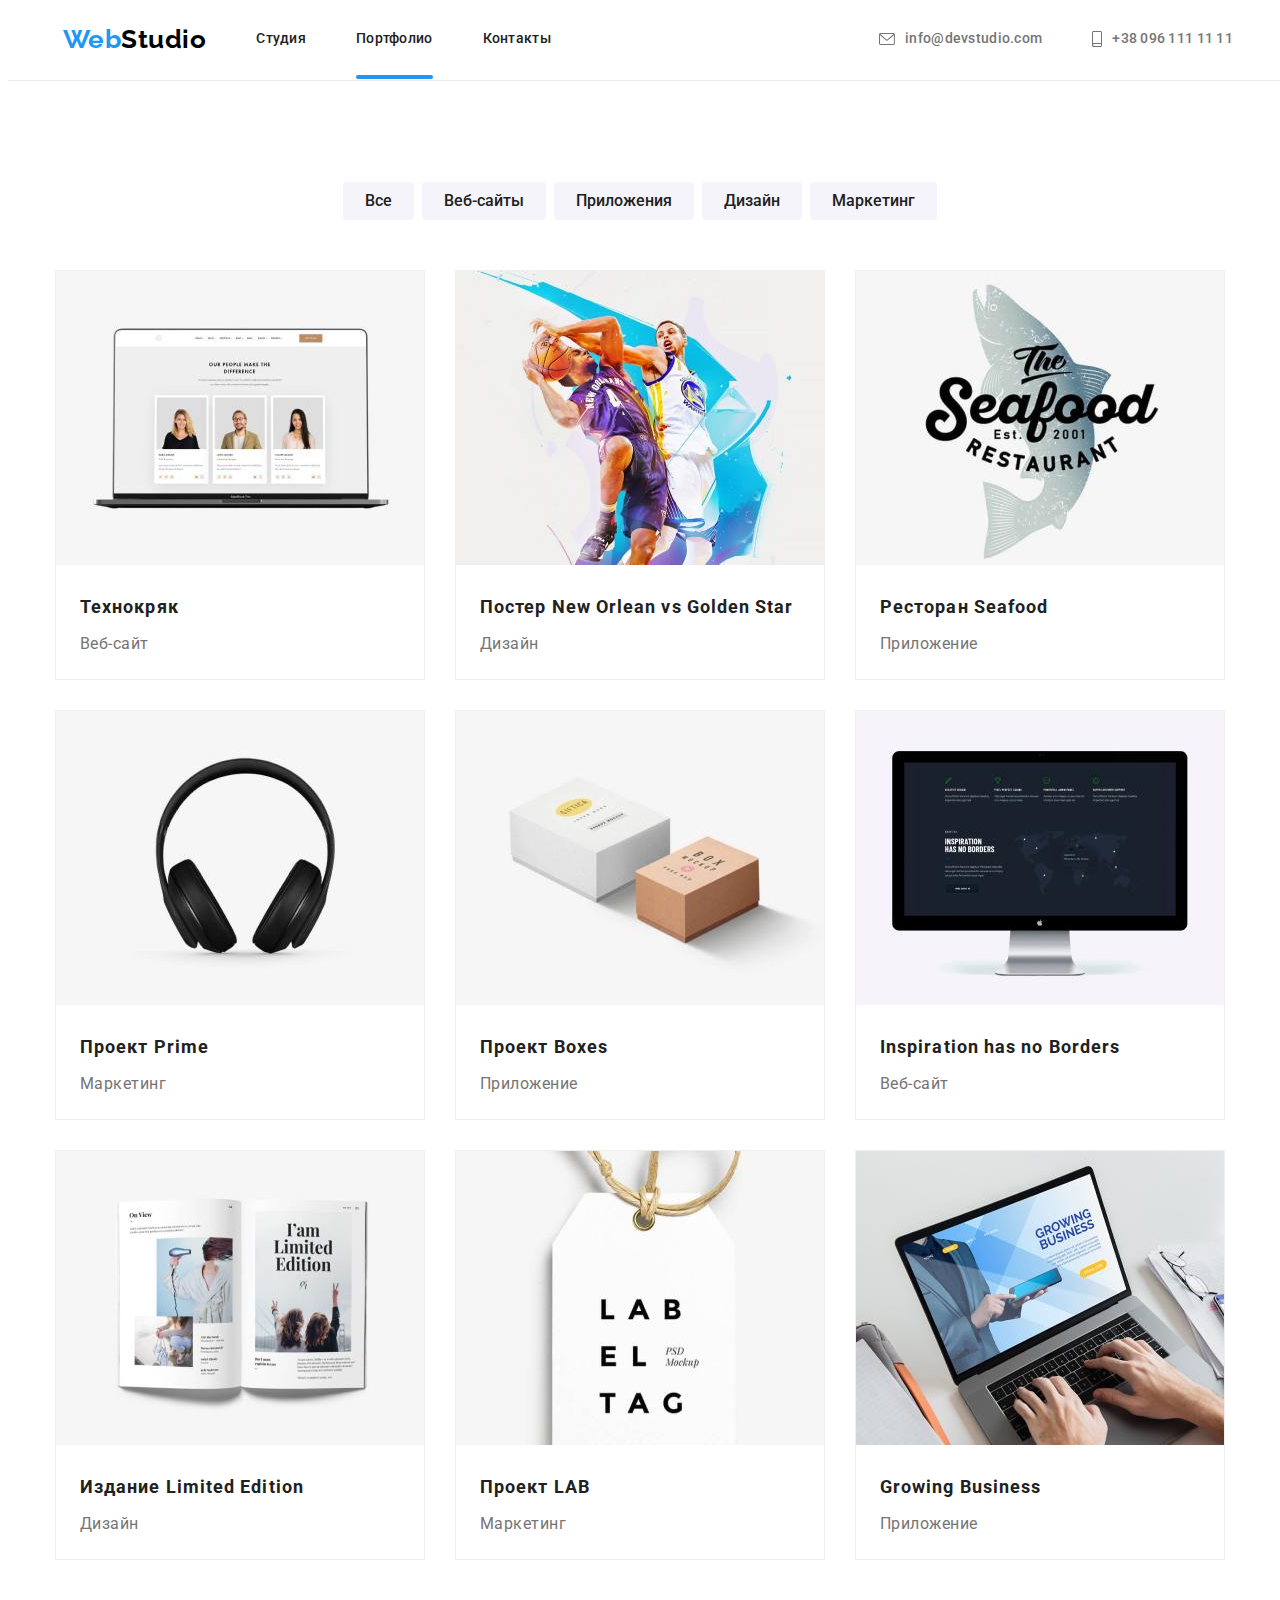
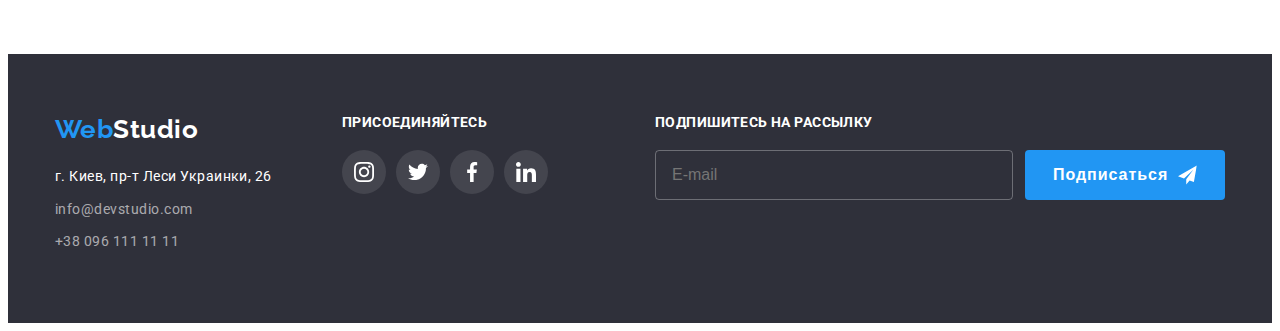
==== portfolio.html @ 142d8e96 "new repository" ====
<!DOCTYPE html>
<html lang="ru">
<head>
    <meta charset="UTF-8">
    <meta http-equiv="X-UA-Compatible" content="IE=edge">
    <meta name="viewport" content="width=device-width, initial-scale=1.0">
    <title>Портфолио</title>
    <link rel="stylesheet" href="https://cdnjs.cloudflare.com/ajax/libs/modern-normalize/1.1.0/modern-normalize.min.css"
        integrity="sha512-wpPYUAdjBVSE4KJnH1VR1HeZfpl1ub8YT/NKx4PuQ5NmX2tKuGu6U/JRp5y+Y8XG2tV+wKQpNHVUX03MfMFn9Q=="
        crossorigin="anonymous" referrerpolicy="no-referrer" />
    <link href="https://fonts.googleapis.com/css2?family=Raleway:wght@700&family=Roboto:wght@400;500;700;900&display=swap"
        rel="stylesheet">
    <link rel="stylesheet" href="./css/styles.css">
</head>
<body>
    <!-- Шапка -->
    <header class="header">
        <div class="container nav-container">
            <nav class="header-nav">
                <a href="index.html" lang="en" class="logo-dark logo link"><span class="web">Web</span>Studio</a>
                <ul class="list nav-list">
                    <li class="nav-item"><a class="nav-link nav-link-hero link" href="./index.html">Студия</a></li>
                    <li class="nav-item"><a class="nav-link nav-link-hero current link" href="./portfolio.html">Портфолио</a></li>
                    <li class="nav-item"><a class="nav-link nav-link-hero link" href="">Контакты</a></li>
                </ul>
            </nav>
            <ul class="list nav-contacts">
                <li class="contact-item">
                    <a class="nav-contact link" href="mailto:info@devstudio.com">
                        <svg class="icon-envelope">
                            <use href="./images/symbol-defs.svg#icon-envelope"></use>
                        </svg>
                        info@devstudio.com
                    </a>
                </li>
                <li class="contact-item">
                    <a class="nav-contact icon-tel link" href="tel:+380961111111">
                        <svg class="icon-smartphone">
                            <use href="./images/symbol-defs.svg#icon-smartphone"></use>
                        </svg>
                        +38 096 111 11 11
                    </a>
                </li>
            </ul>
        </div>
    </header>    
<!--Main-->
    <main>
        <section class="projects-galary section">
            <div class="container">
                <h1 class="heading-title">Галерея проектов</h1>
                <ul class="list-button list">
                    <li class="list-button-item"><button class="project-button" type="button">Все</button></li>
                    <li class="list-button-item"><button class="project-button" type="button">Веб-сайты</button></li>
                    <li class="list-button-item"><button class="project-button" type="button">Приложения</button></li>
                    <li class="list-button-item"><button class="project-button" type="button">Дизайн</button></li>
                    <li class="list-button-item"><button class="project-button" type="button">Маркетинг</button></li>
                </ul>
                <ul class="projects-list list">
                    <li class="project-box">
                        <a class="project-box-link tehno-kriak-link link" href="">
                            <div class="tehno-kriak">
                                <img class="project-box-foto" src="./images/tehnokriak.jpg" alt="Технокряк" width="370">                             
                                <p class="text-tehno-kriak" >
                                    Технокряк это современная площадка распространения коронавируса.
                                     Компании используют эту платформу для цифрового
                                    шпионажа и атак на защищённые сервера конкурентов.
                                </p>                                
                            </div>
                            <div class="about-project-box">
                                <h2 class="project-box-title">Технокряк</h2>
                                <p class="project-about">Веб-сайт</p>
                            </div>                                                       
                        </a>
                    </li>
                    <li class="project-box">
                        <a class="project-box-link tehno-kriak-link link" href="">
                            <div class="tehno-kriak">
                                <img class="project-box-foto" src="./images/new-orlean-vs-golden-star.jpg" alt="Постер_New_Orlean_vs_Golden_Star"
                                    width="370">
                                <p class="text-tehno-kriak">
                                    Lorem ipsum dolor sit, amet consectetur adipisicing elit. Nesciunt quas sequi dicta eaque quos nisi aspernatur illum, cumque laboriosam cum.
                                </p>
                            </div>
                            
                            <div class="about-project-box">
                                <h2 class="project-box-title">Постер <span lang="en">New Orlean vs Golden Star</span> </h2>
                                <p class="project-about">Дизайн</p>
                            </div>
                        </a>
                    </li>
                    <li class="project-box">
                        <a class="project-box-link tehno-kriak-link link" href="">
                            <div class="tehno-kriak">
                                <img class="project-box-foto" src="./images/seafood.jpg" alt="Ресторан_Seafood" width="370">
                                <p class="text-tehno-kriak">
                                    Lorem ipsum dolor sit amet consectetur adipisicing elit. Provident minima, minus voluptas ratione optio saepe sint enim vero dicta officiis.
                                </p>
                            </div>
                            <div class="about-project-box">
                                <h2 class="project-box-title">Ресторан <span lang="en">Seafood</span> </h2>
                                <p class="project-about">Приложение</p>
                            </div>
                        </a>
                    </li>
                    <li class="project-box">
                        <a class="project-box-link tehno-kriak-link link" href="">
                            <div class="tehno-kriak">
                                <img class="project-box-foto" src="./images/prime.jpg" alt="Проект_Prime" width="370">
                                <p class="text-tehno-kriak">
                                    Lorem ipsum dolor sit amet consectetur adipisicing elit. Iste voluptatum asperiores dignissimos facere nam libero possimus error recusandae aut corporis.
                                </p>
                            </div>
                            <div class="about-project-box">
                                <h2 class="project-box-title">Проект <span lang="en">Prime</span> </h2>
                                <p class="project-about">Маркетинг</p>
                            </div>
                        </a>
                    </li>
                    <li class="project-box">
                        <a class="project-box-link tehno-kriak-link link" href="">
                            <div class="tehno-kriak">
                                <img class="project-box-foto" src="./images/boxes.jpg" alt="Проект_Boxes" width="370">
                                <p class="text-tehno-kriak">
                                    Lorem ipsum dolor sit amet consectetur adipisicing elit. Et aut vitae repellat voluptatem cum officia aliquid harum. Tempora, veniam quibusdam!
                                </p>
                            </div>
                            <div class="about-project-box">
                                <h2 class="project-box-title">Проект <span lang="en">Boxes</span> </h2>
                                <p class="project-about">Приложение</p>
                            </div>
                        </a>
                    </li>
                    <li class="project-box">
                        <a class="project-box-link tehno-kriak-link link" href="">
                            <div class="tehno-kriak">
                                <img class="project-box-foto" src="./images/inspiration.jpg" alt="Inspiration_has_no_Borders" width="370">
                                <p class="text-tehno-kriak">
                                    Lorem ipsum dolor sit amet consectetur adipisicing elit. Ducimus hic dolorum esse temporibus, aut cumque! Ipsam, inventore. Dolore, repellat excepturi!
                                </p>
                            </div>
                            <div class="about-project-box">
                                <h2 class="project-box-title" lang="en">Inspiration has no Borders</h2>
                                <p class="project-about">Веб-сайт</p>
                            </div>
                        </a>
                    </li>
                    <li class="project-box">
                        <a class="project-box-link tehno-kriak-link link" href="">
                            <div class="tehno-kriak">
                                <img class="project-box-foto" src="./images/limited-edition.jpg" alt="Издание_Limited_Edition" width="370">
                                <p class="text-tehno-kriak">
                                    Lorem ipsum dolor sit amet consectetur adipisicing elit. In et quaerat labore impedit magnam numquam debitis, dolorum maxime doloremque adipisci.
                                </p>
                            </div>                            
                            <div class="about-project-box">
                                <h2 class="project-box-title">Издание <span lang="en">Limited Edition</span> </h2>
                                <p class="project-about">Дизайн</p>
                            </div>
                        </a>
                    </li>
                    <li class="project-box">
                        <a class="project-box-link tehno-kriak-link link" href="">
                            <div class="tehno-kriak">
                                <img class="project-box-foto" src="./images/project-lab.jpg" alt="Проект_LAB" width="370">
                                <p class="text-tehno-kriak">
                                    Lorem ipsum dolor sit amet consectetur adipisicing elit. Commodi iste nesciunt, earum consequatur quaerat perspiciatis alias voluptatibus voluptatem beatae! Molestias!
                                </p>
                            </div>                            
                            <div class="about-project-box">
                                <h2 class="project-box-title">Проект <span lang="en">LAB</span> </h2>
                                <p class="project-about">Маркетинг</p>
                            </div>
                        </a>
                    </li>
                    <li class="project-box">
                        <a class="project-box-link tehno-kriak-link link" href="">
                            <div class="tehno-kriak">
                                <img class="project-box-foto" src="./images/growing-business.jpg" alt="Growing_Business" width="370">
                                <p class="text-tehno-kriak">
                                    Lorem ipsum dolor, sit amet consectetur adipisicing elit. Nisi quam inventore voluptatum at repellendus nostrum reiciendis hic fuga? Vero, quae!
                                </p>
                            </div>                            
                            <div class="about-project-box">
                                <h2 class="project-box-title" lang="en">Growing Business</h2>
                                <p class="project-about">Приложение</p>
                            </div>
                        </a>
                    </li>
                </ul>
            </div>
                        
        </section>
    </main>

    <!-- Подвал -->
    <footer class="footer">
        <div class="container footer-container">
            <div>
                <a href="index.html" lang="en" class="logo-light logo link"><span class="web">Web</span>Studio</a>
                <address class="footer-adress">
                    <ul class="footer-list list">
                        <li class="footer-item"><a class="footer-link-maps link"
                                href="https://goo.gl/maps/ipxUos9jde3rESVAA">г. Киев,
                                пр-т Леси Украинки, 26</a></li>
                        <li class="footer-item"><a class="footer-link link"
                                href="mailto:info@devstudio.com">info@devstudio.com</a></li>
                        <li class="footer-item"><a class="footer-link link" href="tel:+380961111111">+38 096 111 11 11</a>
                        </li>
                    </ul>
                </address>
            </div>
            <div class="footer-box-contact">
                <h3 class="footer-title">присоединяйтесь</h3>
                <ul class="list footer-contact-list">
                    <li class="footer-contact-item">
                        <a href="" class="link link-footer-contact">
                            <svg class="icon icon-footer icon-instagram">
                                <use href="./images/symbol-defs.svg#icon-instagram"></use>
                            </svg>
                        </a>
                    </li>
                    <li class="footer-contact-item">
                        <a href="" class="link link-footer-contact">
                            <svg class="icon icon-footer icon-twitter">
                                <use href="./images/symbol-defs.svg#icon-twitter"></use>
                            </svg>
                        </a>
                    </li>
                    <li class="footer-contact-item">
                        <a href="" class="link link-footer-contact">
                            <svg class="icon icon-footer icon-facebook">
                                <use href="./images/symbol-defs.svg#icon-facebook"></use>
                            </svg>
                        </a>
                    </li>
                    <li class="footer-contact-item">
                        <a href="" class="link link-footer-contact">
                            <svg class="icon icon-footer icon-linkedin">
                                <use href="./images/symbol-defs.svg#icon-linkedin"></use>
                            </svg>
                        </a>
    
                    </li>
                </ul>
            </div>
            <div class="subscribe">
                <h3 class="footer-title">подпишитесь на рассылку</h3>
                <form class="topic-form js-speaker-form">
                    <div class="form-footer">
                        <label for="email"></label>
                        <input type="email" name="email" placeholder="E-mail" id="email">
                    </div>
            
            
                    <button type="submit" class="btn-sbc">
                        Подписаться
                        <svg class="icon-send">
                            <use href="./images/symbol-defs.svg#icon-icon-send"></use>
                        </svg>
            
            
                    </button>
                </form>
            </div>
        </div>
    
    </footer>
<script src="./js/modal.js"></script>
</body>
</html>
---- css/styles.css ----
html {
    box-sizing: border-box;
}
*, *::before, *::after {
    box-sizing: inherit;
}
h1, h2, h3, h4, h5, h6, p, ul {
    margin: 0;
    padding: 0;
}

/* цвет компаний #afb1b8 style="fill: var(--color3, #afb1b8)*/

:root {
    --accent-color: #2196F3;
    --primary-text-color: #212121;
    --second-text-color: #757575;
    --light-text-color: #FFFFFF;
    --dark: #000000;
    --footer-contacts-color: rgba(255, 255, 255, 0.6);
}
body {
    font-family: 'Roboto', sans-serif;
    font-weight: 400;
    color: var(--primary-text-color);
    letter-spacing: 0.03em;
    padding-top: 80px;
}
.backdrop {
    position: fixed;
    top: 0;
    left: 0;
    width: 100%;
    height: 100%;
    z-index: 2;
    background-color: rgba(0, 0, 0, 0.2);
    opacity: 1;
    transition: opacity 250ms cubic-bezier(0.4, 0, 0.2, 1);
    
}
.backdrop.is-hidden {
    opacity: 0;
    pointer-events: none;
    
    
}
.backdrop.is-hidden .modal {
    transform: translate(-50%, -50%) scale(0.8);
}
.modal {
    position: absolute;
    top: 50%;
    left: 50%;
    z-index: 3;
    transform: translate(-50%, -50%) scale(1);
    min-width: 528px;
    min-height: 581px;
    background-color: var(--light-text-color);
    border-radius: 4px;
    box-shadow: 0px 1px 3px rgba(0, 0, 0, 0.12), 0px 1px 1px rgba(0, 0, 0, 0.14), 0px 2px 1px rgba(0, 0, 0, 0.2);
    transition: transform 250ms cubic-bezier(0.4, 0, 0.2, 1);

    
}

.close-modal-btn {
    position: absolute;
    top: 8px;
    right: 8px;
    width: 30px;
    height: 30px;
    display: flex;
    align-items: center;
    justify-content: center;
    background-color: var(--light-text-color);
    border: 1px solid rgba(0, 0, 0, 0.1);
    border-radius: 50%;
    cursor: pointer;
    transition: fill 250ms cubic-bezier(0.4, 0, 0.2, 1);
    
}
.icon-vector {
    width: 18px;
    height: 18px;
    
    fill: #000000;
}
.close-modal-btn:hover .icon-vector,
.close-modal-btn:focus .icon-vector {
    fill: var(--accent-color);
}
.modal-form {
    display: flex;
    align-items: center;
    justify-content: center;
    flex-direction: column;
}
.modal-title {
    font-weight: 700;
    font-size: 20px;
    line-height: 1.15;
    text-align: center;
    color: var(--primary-text-color);
    margin-top: 40px;
}
.form {
    width: 448px;
    margin-top: 12px;
}
.form-group {
    position: relative;
    display: flex;
    flex-direction: column;
}
.form-group label {
    font-size: 12px;
    line-height: 1.17;
    letter-spacing: 0.01em;
    color: var(--second-text-color);
}
.form-group input {
    
    margin: 0;
    margin-top: 4px;
    padding: 11px 12px 11px 42px;
    outline: none;
    height: 40px;
    border: 1px solid rgba(33, 33, 33, 0.2);
    border-radius: 4px;
    cursor: pointer;
    transition: border 250ms cubic-bezier(0.4, 0, 0.2, 1);
}
.form-group:hover input,
.form-group:focus-within input {
    border-color: var(--accent-color);
    
}

.input {
    border-color: var(--accent-color);
}
.icon-form {
    position: absolute;
    bottom: 11px;
    left: 12px;
    width: 18px;
    height: 18px;
    fill: var(--dark);
    transition: fill 250ms cubic-bezier(0.4, 0, 0.2, 1);
}
.form-group:hover .icon-form,
.form-group:focus-within .icon-form {
    fill: var(--accent-color);
}
.form-group textarea {
    margin-top: 4px;
    padding: 12px 16px;
    height: 120px;
    outline: none;
    border: 1px solid rgba(33, 33, 33, 0.2);
    border-radius: 4px;
    cursor: pointer;
    transition: border 250ms cubic-bezier(0.4, 0, 0.2, 1);
}
.form-group:hover textarea,
.form-group:focus-within textarea {
    border-color: var(--accent-color);
    
}
.form-group:not(:first-child) {
    margin-top: 10px;
}
.form-group:last-child {
    margin-top: 20px;
}
textarea {
    resize: none;
}
.form-group label[for="police"] {
    font-size: 14px;
    line-height: 1.71;
    color: var(--second-text-color);
}
.checkbox-label {
    display: flex;
    align-items: center;
    justify-content: center;
    margin-top: 20px;
    font-size: 14px;
    line-height: 1.71;
    color: var(--second-text-color);
}
.checkbox {
    -webkit-appearance: none;
    -moz-appearance: none;
    appearance: none;
    
}
.checkbox:checked ~ .box-icon-check {
    background-color: var(--accent-color);
    border-color: var(--accent-color);
}
.box-icon-check {
    display: flex;
    align-items: center;
    width: 16px;
    height: 15px;
    margin-right: 7px;
    border: 1px solid #212121;
    border-radius: 2px;
    background-origin: border-box;
    cursor: pointer;
}
.box-icon-check:hover,
.box-icon-check:focus {
    border-color: var(--accent-color);
}

.checkbox-link {
    font-size: 14px;
    line-height: 1.71;
    color: var(--accent-color);
}
.btn-modal {
    font-weight: 700;
    font-size: 16px;
    line-height: 1.87;
    display: flex;
    align-items: center;
    justify-content: center;
    letter-spacing: 0.06em;
    width: 200px;
    height: 50px;
    color: var(--light-text-color);
    background-color: var(--accent-color);
    border: none;
    border-radius: 4px;
    box-shadow: 0px 4px 4px rgba(0, 0, 0, 0.15);
    margin-top: 30px;
    transition: background-color 250ms cubic-bezier(0.4, 0, 0.2, 1);
}
.btn-modal:hover,
.btn-modal:focus {
    background-color: #188CE8;
}
.section {
    padding-bottom: 94px;
    padding-top: 94px;
}
.container {
    width: 1200px;
    padding-left: 15px;
    padding-right: 15px;
    margin-left: auto;
    margin-right: auto;
}
.list {
    list-style: none;
}
.link {
    text-decoration: none;
    cursor: pointer;
    display: block;
}
.logo-dark {
    color: var(--dark);

}
.logo-light {
    display: flex;
    color: var(--light-text-color) ;
    margin-bottom: 20px;
}
.title-two {
    color: var(--primary-text-color);
}
/* ---------header--------- */
.header {
    position: fixed;
    top: 0;
    width: 100%;
    z-index: 1;
    min-height: 80px;
    border-bottom: 1px solid #ECECEC;
    padding-top: 24px;
    padding-bottom: 25px;
    background-color: var(--light-text-color);
}
.nav-container {
    display: flex;
    align-items: center;
}

.header-nav {
    display: flex;
}
.logo {
    font-family: 'Raleway', sans-serif;
    font-weight: 700;
    font-size: 26px;
    line-height: 1.19;
    
    margin-right: 50px;
}
.web {
    color: var(--accent-color);
}
.nav-list {
    display: flex;
    align-items: center;
    justify-content: flex-end;
}
.nav-item:not(:last-child) {
    margin-right: 50px;
}

.nav-link {
    position: relative;
    font-weight: 500;
    font-size: 14px;
    line-height: 1.14;
    letter-spacing: 0.02em;
    color: var(--primary-text-color);
}
.nav-link-hero {
    position: relative;

}
.nav-link-hero::after {
    display: block;
    position: absolute;
    content: "";
    left: 0;
    top: 44px;
    width: 0;
    height: 4px;
    background-color: var(--accent-color);
    border-radius: 2px;
    transition: 250ms cubic-bezier(0.4, 0, 0.2, 1);
}
.nav-link:hover::after {
    width: 100%
}
.nav-link:hover, .nav-link:focus {
    color: var(--accent-color);
}
.current {
    position: relative;
}
.current::after {
    display: block;
    position: absolute;
    content: "";
    left: 0;
    top: 44px;
    width: 100%;
    height: 4px;
    background-color: var(--accent-color);
    border-radius: 2px;
}
.nav-list.nav-item:not(:last-child) {
    margin-right: 50px;
}
.nav-contacts {
    display: flex;
    margin-left: auto;
    align-items: center;
}


.contact-item:not(:last-child) {
    margin-right: 50px;
}
.nav-contact {
    display: flex;
    align-items: center;    
    font-weight: 500;
    font-size: 14px;
    line-height: 1.14;
    letter-spacing: 0.02em;
    color: var(--second-text-color);
    transition-property: color;
    transition-duration: 250ms;
    transition-timing-function: cubic-bezier(0.4, 0, 0.2, 1);;
    
}
.nav-contact:hover , 
.nav-contact:focus {
    color: var(--accent-color);
}
.icon-envelope {
    display: flex;
    align-items: center;
    width: 16px;
    height: 12px;
    margin-right: 10px;
    fill: #757575;
    transition-property: fill;
    transition-duration: 250ms;
    transition-timing-function: cubic-bezier(0.4, 0, 0.2, 1);;
    
    
}
.icon-smartphone {
    display: flex;
    align-items: center;
    width: 10px;
    height: 16px;
    margin-right: 10px;
    fill: #757575;
    transition-property: fill;
    transition-duration: 250ms;
    transition-timing-function: cubic-bezier(0.4, 0, 0.2, 1);;
    
    
}
.nav-contact:hover .icon-envelope, 
.nav-contact:focus .icon-envelope {
    fill: var(--accent-color);
}
.nav-contact:hover .icon-smartphone, 
.nav-contact:focus .icon-smartphone {
    fill: var(--accent-color);
}
/* ---------hero--------- */

.hero-section {
    
    background-color: #2F303A;
    text-align: center;
    padding-top: 200px;
    padding-bottom: 200px;
}
.hero-tittle {
    font-weight: 900;
    font-size: 44px;
    line-height: 1.36;
    text-align: center;
    letter-spacing: 0.06em;
    text-transform: uppercase;
    color: var(--light-text-color);
    margin-bottom: 30px;
    
}
.btn {
    font-family: inherit;
    font-weight: 700;
    font-size: 16px;
    line-height: 1.87;
    align-items: center;
    
    letter-spacing: 0.06em;
    color: var(--light-text-color);
    background-color: var(--accent-color);
    box-shadow: 0px 4px 4px rgba(0, 0, 0, 0.15);
    border-radius: 4px;
    border: none;
    cursor: pointer;
    transition-property: background-color;
    transition-duration: 250ms;
    transition-timing-function: cubic-bezier(0.4, 0, 0.2, 1);;
    
    
}
.btn:hover, .btn.focus {
    background-color: #188CE8;
}
.hero-button {
    padding: 10px 32px;
}
.overlay {
    max-width: 1600px;
    height: 600px;
    margin-left: auto;
    margin-right: auto;
    background-image: linear-gradient(rgba(47, 48, 58, 0.4), 
                    rgba(47, 48, 58, 0.4)), url(../images/imgbcg.jpg);;
    background-repeat: no-repeat;
    background-size: cover;
    background-position: center;
}
/* ---------heading--------- */
.heading-section {
    padding-bottom: 0;
}
.heading-title {
    display: none;
}

.heading-list {
    
    display: flex;
    flex-wrap: wrap;
    margin-left: -30px;
    margin-top: -30px;
}
.heading-item {
    max-width: 270px;
    margin-left: 30px;
    margin-top: 30px;
    flex-basis: calc((100% - 120px) / 4);
}
.icon-bcg {
    display: flex;
    justify-content: center;
    align-items: center;
    width: 100%;
    height: 120px;
    background-color: #F5F4FA;
    margin-bottom: 30px;
    border-radius: 4px;

}
.icon-box {
    display: block;
    width: 70px;
    height: 70px;
}


.second-heading-title {
    font-weight: 700;
    font-size: 14px;
    line-height: 1.14;
    
    text-transform: uppercase;
    color: var(--primary-text-color);
    margin-bottom: 10px;
}
.heading-text {
    font-size: 14px;
    line-height: 1.71;
    
    color: var(--second-text-color);
}
/* ---------galary--------- */
.galary-title {
    font-weight: 700;
    font-size: 36px;
    line-height: 1.17;
    text-align: center;
    
    color: var(--primary-text-color);
    margin-bottom: 50px;
}
.galary-list {
    
    display: flex;
    flex-wrap: wrap;
    margin-left: -30px;
    margin-top: -30px;
}
.galary-item {
    position: relative;
    display: flex;
    margin-left: 30px;
    margin-top: 30px;
    flex-basis: calc((100% - 90px) / 3);
}
.galary-item::before {
    position: absolute;
    display: flex;
    bottom: 0;
    content: "";
    background-color: rgba(47, 48, 58, 0.8);
    width: 100%;
    height: 70px;
}

.photo {
    display: block;
    max-width: 100%;
}
.galary-item-about {
    display: block;
    text-align: center;
    justify-content: center;
    position: absolute;
    left: 50%;
    bottom: 27px;
    transform: translate(-50%);
    width: 100%;
    padding-bottom: 0; 
    font-weight: 700;
    font-size: 14px;
    line-height: 1.14;
    
    text-transform: uppercase;
    color: var(--light-text-color);
    
}

.section.no-padding {
    padding-top: 0;
    padding-bottom: 0;
}
/* ---------team--------- */
.team-section {
    padding-top: 94px;
    padding-bottom: 94px;
    background-color: #F5F4FA;
}
.team-list {
    display: flex;
    justify-content: space-between;
}

.team-title {
    font-weight: 700;
    font-size: 36px;
    line-height: 1.17;
    text-align: center;
    
    color: var(--primary-text-color);
    margin-bottom: 50px;
}
.team-item {
    width: 270px;
    
    background-color: var(--light-text-color);
    box-shadow: 0px 1px 3px rgba(0, 0, 0, 0.12), 0px 1px 1px rgba(0, 0, 0, 0.14), 0px 2px 1px rgba(0, 0, 0, 0.2);
    border-radius: 0px 0px 4px 4px;
    
}

.foto-box {
    margin-bottom: 30px;
}
.second-team-title {
    font-weight: 500;
    font-size: 16px;
    line-height: 1.19;
    text-align: center;
    
    color: var(--primary-text-color);
    margin-bottom: 10px;
}
.team-about {
    font-size: 16px;
    padding-bottom: 16px;
    line-height: 1.19;
    text-align: center;
    
    color: var(--second-text-color);
    
}
.team-contact-list {
    display: flex;
    justify-content: center;
    padding-bottom: 30px;
}
.team-contact-item {
    
}
.team-contact-item:not(:last-child) {
    margin-right: 10px;
}
.team-contact-link {
    display: flex;
    justify-content: center;
    align-items: center;
    width: 44px;
    height: 44px;
    border-radius: 50%;
    cursor: pointer;
    background-color: var(--light-text-color);
    transition-property: background-color;
    transition-duration: 250ms;
    transition-timing-function: cubic-bezier(0.4, 0, 0.2, 1);;
    
    
}
.team-contact-link:hover,
.team-contact-link:focus {
    background-color: var(--accent-color);
    
}
.icon {
    display: block;
    fill: #afb1b8;
    width: 20px;
    height: 20px;
    transition-property: fill;
    transition-duration: 250ms;
    transition-timing-function: cubic-bezier(0.4, 0, 0.2, 1);;
    
}
.team-contact-link:hover .icon,
.team-contact-link:focus .icon {
    fill: var(--light-text-color);
}

/* ---------clients--------- */
.list-clients {
    display: flex;
    justify-content: space-between;
}
.clients-title {
    font-weight: 700;
    font-size: 36px;
    line-height: 42px;
    text-align: center;
    
    color: var(--primary-text-color);
    margin-bottom: 50px;
}
.link-client {
    width: 170px;
    height: 92px;
    border: 1px solid #AFB1B8;
    border-radius: 4px;
    display: flex;
    justify-content: center;
    align-items: center;
    cursor: pointer;
    transition-property: border-color;
    transition-duration: 250ms;
    transition-timing-function: cubic-bezier(0.4, 0, 0.2, 1);;
    
}

.link-client:hover,
.link-client:focus {
    border-color: var(--accent-color);
}
.icon-company {
    width: 106px;
    height: 60px;
    fill: #afb1b8;
    transition-property: fill;
    transition-duration: 250ms;
    transition-timing-function: cubic-bezier(0.4, 0, 0.2, 1);;
    
}
.link-client:hover .icon-company,
.link-client:focus .icon-company {
    fill: var(--accent-color);
}

/* ---------footer--------- */
.footer {
    background-color: #2F303A;
    padding-top: 60px;
    padding-bottom: 60px;
}
.footer-container {
    display: flex;
    
}
.footer-adress {
    font-style: normal;
}
.footer-list {
    margin-right: 70px;
}
.footer-item {
    margin-bottom: 9px;
}

.footer-link-maps {
    font-size: 14px;
    line-height: 1.71;
    
    color: var(--light-text-color);
}
.footer-link {
    font-size: 14px;
    line-height: 1.71;
    
    color: var(--footer-contacts-color);
}


.footer-title {
    font-weight: 700;
    font-size: 14px;
    line-height: 16px;
    letter-spacing: 0.03em;
    text-transform: uppercase;
    color: var(--light-text-color);
    margin-bottom: 20px;
}

.footer-contact-list {
    display: flex;
    margin-right: 93px;
}
.footer-contact-item {
    display: flex;
    justify-content: center;
    align-items: center;
    width: 44px;
    height: 44px;
    background-color: rgba(255, 255, 255, .1);
    border-radius: 50%;
    transition-property: background-color;
    transition-duration: 250ms;
    transition-timing-function: cubic-bezier(0.4, 0, 0.2, 1);;
    
}
.footer-contact-item:hover,
.footer-contact-item:focus {
    background-color: var(--accent-color);
}

.footer-contact-item:not(:last-child) {
    margin-right: 10px;
}
.icon-footer {
    fill: var(--light-text-color);
}
.subscribe {
    margin-left: auto;
}
.topic-form {
    display: flex;
    flex-direction: row;
    align-items: center;
}
.form-footer input {
    font-size: 16px;
    line-height: 1.25;
    color: var(--light-text-color);
    background-color: transparent;
    outline: none;
    border: 1px solid rgba(255, 255, 255, 0.3);
    border-radius: 4px;
    width: 358px;
    height: 50px;
    padding-left: 16px;
    
}
.btn-sbc {
    font-weight: 700;
    font-size: 16px;
    line-height: 1.87;
    display: inline-flex;
    align-items: center;
    text-align: center;
    letter-spacing: 0.06em;
    color: var(--light-text-color);
    padding: 10px 28px;
    margin-left: 12px;
    width: 200px;
    height: 50px;
    background-color: var(--accent-color);
    border: none;
    border-radius: 4px;
    cursor: pointer;
}
.icon-send {
    display: inline-flex;
    width: 24px;
    height: 24px;
    margin-left: 10px;
}
/* ---------portfolio--------- */
/* ---------buttons--------- */
.list-button {
    display: flex;
    justify-content: center;
    margin-bottom: 50px;
}
.project-button {
    font-family: inherit;
    font-weight: 500;
    font-size: 16px;
    line-height: 1.62;
    text-align: center;
    
    border-radius: 4px;
    border: none;
    color: var(--primary-text-color);
    background-color: #F5F4FA;
    cursor: pointer;
    padding: 6px 22px;
    transition-property: color, background-color, box-shadow;
    transition-duration: 250ms;
    transition-timing-function: cubic-bezier(0.4, 0, 0.2, 1);;
    

}
.list-button-item:not(:last-child) {
    margin-right: 8px;
}
.project-button:hover, .project-button:focus {
    color: var(--light-text-color);
    background-color: var(--accent-color);
    box-shadow: 0px 3px 1px rgba(0, 0, 0, 0.1), 0px 1px 2px rgba(0, 0, 0, 0.08), 0px 2px 2px rgba(0, 0, 0, 0.12);
}
/* ---------projects-galary--------- */
.projects-list {
    display: flex;
    flex-wrap: wrap;
    
}

.project-box {
    width: 370px;
    padding-bottom: 20px;
    background-color: var(--light-text-color);
    border: 1px solid #EEEEEE;
    box-sizing: border-box;
    
}
.project-box:hover, .project-box:focus {
    box-shadow: 0px 1px 1px rgba(0, 0, 0, 0.12), 
                0px 4px 4px rgba(0, 0, 0, 0.06),
                1px 4px 6px rgba(0, 0, 0, 0.16);
}
.project-box:not(:nth-child(3n + 3)) {
    margin-right: 30px;
}
.project-box:not(:nth-child(n+7)) {
    margin-bottom: 30px;
}
.tehno-kriak {
    position: relative;
    overflow: hidden;
}
.tehno-kriak::before {
    position: absolute;
    display: inline-block;
    content: "";
    width: 100%;
    height: 100%;
    background-color: rgba(33, 150, 243, 0.9);
    
    transform: translateY(100%);
    transition-property: transform;
    transition-duration: 250ms;
    transition-timing-function: cubic-bezier(0.4, 0, 0.2, 1);;
    
}
.tehno-kriak-link:hover .tehno-kriak::before {
    
    transform:translateY(0);
}

.text-tehno-kriak {
    
    position: absolute;
    top: 0;
    left: 0;
    display: flex;
    padding: 63px 24px;
    font-size: 18px;
    line-height: 1.56;
    
    color: var(--light-text-color);
    transition-property: opacity;
    transition-duration: 250ms;
    transition-timing-function: cubic-bezier(0.4, 0, 0.2, 1);;
    
    opacity: 0;
}
.tehno-kriak-link:hover .text-tehno-kriak {
    opacity: 1;
}
.about-project-box {
    padding-top: 20px;
    padding-left: 24px;
}

.project-box-title {
    font-weight: 700;
    font-size: 18px;
    line-height: 2;
    letter-spacing: 0.06em;
    color: var(--primary-text-color);
    margin-bottom: 4px;
    
}
.project-about {
    font-size: 16px;
    line-height: 1.87;
    
    color: var(--second-text-color);
    
}
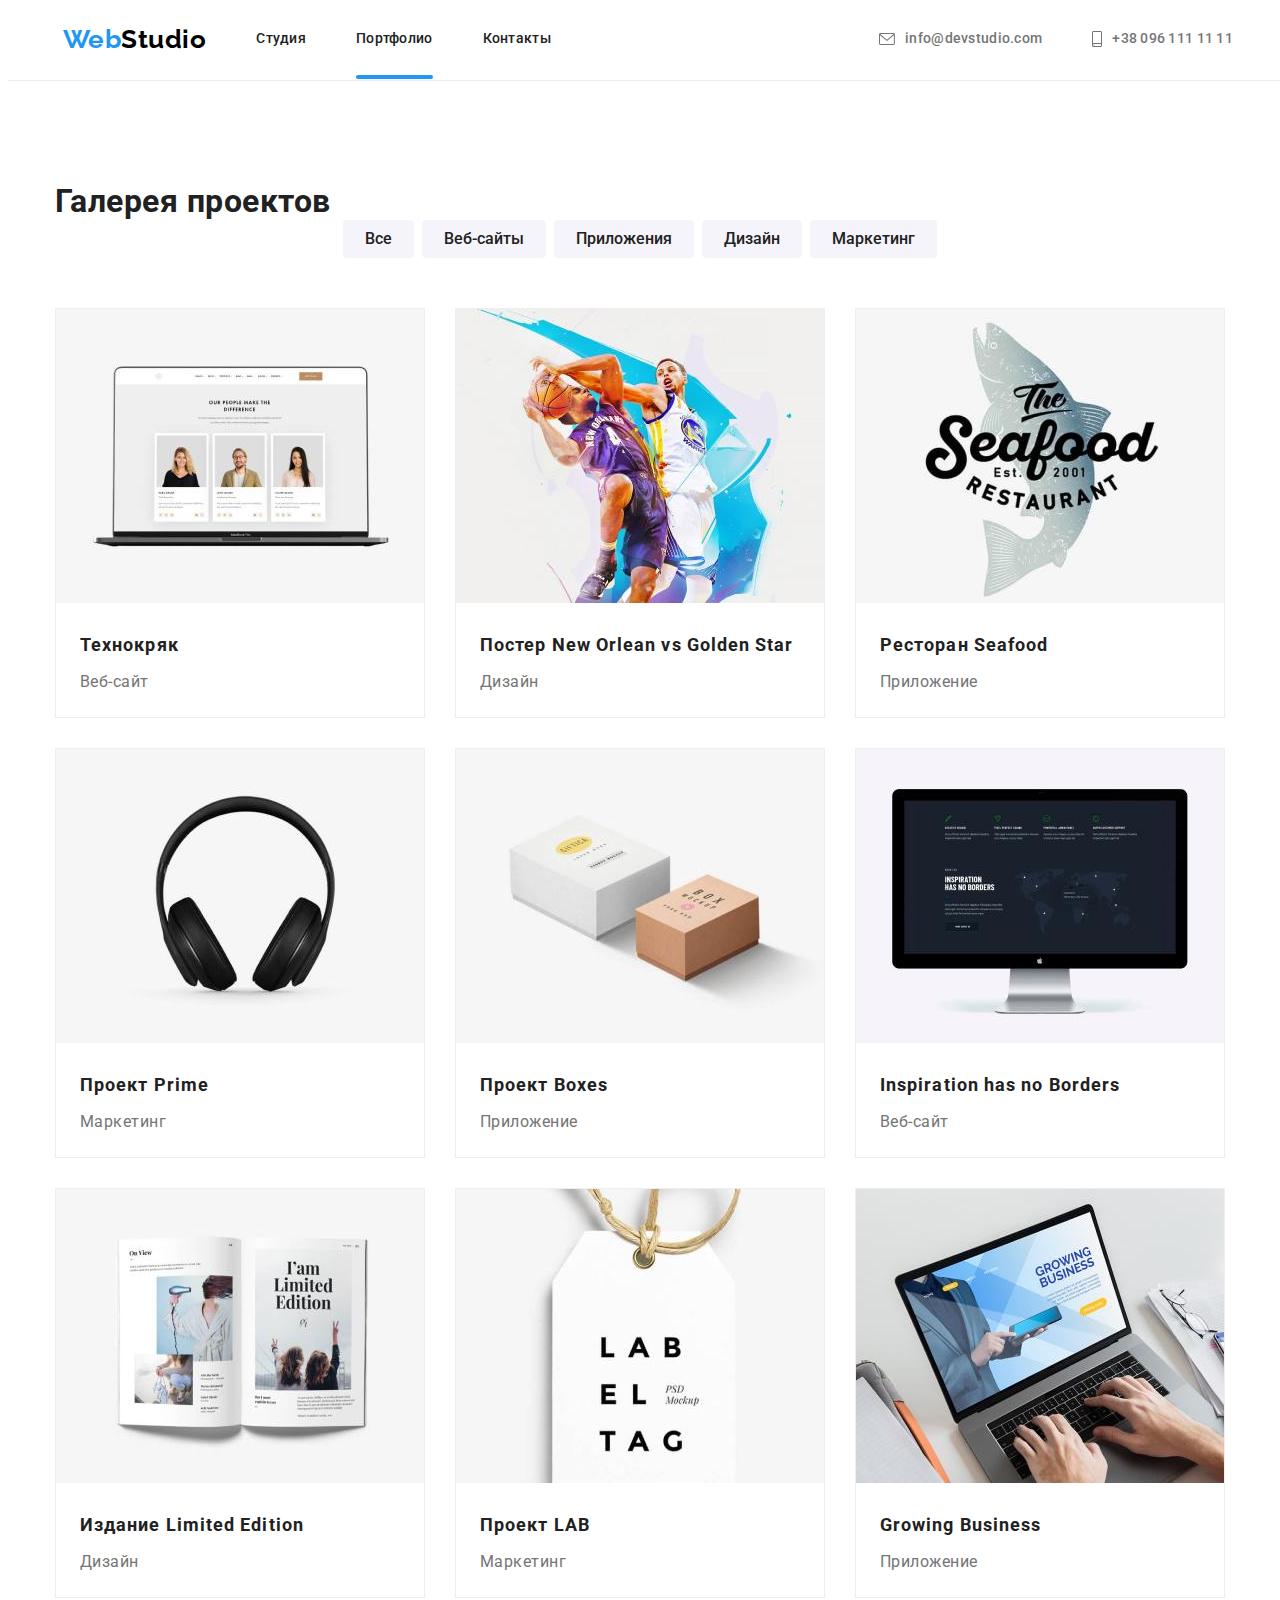
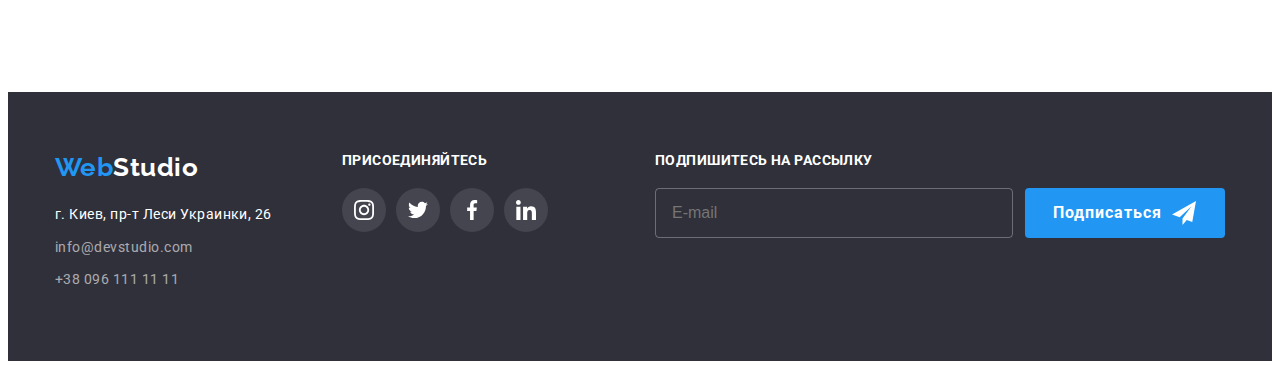
==== commit 443d6ab5: "Бэм1" ====
--- a/portfolio.html
+++ b/portfolio.html
@@ -14,28 +14,28 @@
 </head>
 <body>
     <!-- Шапка -->
-    <header class="header">
+    <header class="page-header">
         <div class="container nav-container">
             <nav class="header-nav">
                 <a href="index.html" lang="en" class="logo-dark logo link"><span class="web">Web</span>Studio</a>
                 <ul class="list nav-list">
-                    <li class="nav-item"><a class="nav-link nav-link-hero link" href="./index.html">Студия</a></li>
-                    <li class="nav-item"><a class="nav-link nav-link-hero current link" href="./portfolio.html">Портфолио</a></li>
-                    <li class="nav-item"><a class="nav-link nav-link-hero link" href="">Контакты</a></li>
+                    <li class="nav-list__item"><a class="nav-list__link nav-list__link--hero link" href="./index.html">Студия</a></li>
+                    <li class="nav-list__item"><a class="nav-list__link nav-list__link--hero nav-list__link--current link" href="./portfolio.html">Портфолио</a></li>
+                    <li class="nav-list__item"><a class="nav-list__link nav-list__link--hero link" href="">Контакты</a></li>
                 </ul>
             </nav>
             <ul class="list nav-contacts">
-                <li class="contact-item">
-                    <a class="nav-contact link" href="mailto:info@devstudio.com">
-                        <svg class="icon-envelope">
+                <li class="nav-contacts__item">
+                    <a class="nav-contacts__link link" href="mailto:info@devstudio.com">
+                        <svg class="nav-contacts__link--icon-envelope">
                             <use href="./images/symbol-defs.svg#icon-envelope"></use>
                         </svg>
                         info@devstudio.com
                     </a>
                 </li>
-                <li class="contact-item">
-                    <a class="nav-contact icon-tel link" href="tel:+380961111111">
-                        <svg class="icon-smartphone">
+                <li class="nav-contacts__item">
+                    <a class="nav-contacts__link link" href="tel:+380961111111">
+                        <svg class="nav-contacts__link--icon-smartphone">
                             <use href="./images/symbol-defs.svg#icon-smartphone"></use>
                         </svg>
                         +38 096 111 11 11
@@ -253,7 +253,7 @@
                     </div>
             
             
-                    <button type="submit" class="btn-sbc">
+                    <button type="submit" class="btn btn--sbc">
                         Подписаться
                         <svg class="icon-send">
                             <use href="./images/symbol-defs.svg#icon-icon-send"></use>
--- a/css/styles.css
+++ b/css/styles.css
@@ -26,6 +26,63 @@
     letter-spacing: 0.03em;
     padding-top: 80px;
 }
+.section {
+    padding-bottom: 94px;
+    padding-top: 94px;
+}
+.container {
+    width: 1200px;
+    padding-left: 15px;
+    padding-right: 15px;
+    margin-left: auto;
+    margin-right: auto;
+}
+.list {
+    list-style: none;
+}
+.link {
+    text-decoration: none;
+    cursor: pointer;
+    display: block;
+}
+.logo-dark {
+    color: var(--dark);
+
+}
+.logo-light {
+    display: flex;
+    color: var(--light-text-color) ;
+    margin-bottom: 20px;
+}
+.title-two {
+    color: var(--primary-text-color);
+}
+.btn {
+    font-family: inherit;
+    font-weight: 700;
+    font-size: 16px;
+    line-height: 1.87;
+    display: inline-flex;
+    align-items: center;
+    text-align: center;
+    letter-spacing: 0.06em;
+    color: var(--light-text-color);
+    
+    background-color: var(--accent-color);
+    border: none;
+    border-radius: 4px;
+    cursor: pointer;
+    transition-property: background-color;
+    transition-duration: 250ms;
+    transition-timing-function: cubic-bezier(0.4, 0, 0.2, 1);;
+       
+}
+.btn:hover, 
+.btn.focus {
+    background-color: #188CE8;
+}
+
+/*----- модальное окно -----*/
 .backdrop {
     position: fixed;
     top: 0;
@@ -221,61 +278,15 @@
     line-height: 1.71;
     color: var(--accent-color);
 }
-.btn-modal {
-    font-weight: 700;
-    font-size: 16px;
-    line-height: 1.87;
-    display: flex;
-    align-items: center;
-    justify-content: center;
-    letter-spacing: 0.06em;
-    width: 200px;
-    height: 50px;
-    color: var(--light-text-color);
-    background-color: var(--accent-color);
-    border: none;
-    border-radius: 4px;
+.btn--modal {  
     box-shadow: 0px 4px 4px rgba(0, 0, 0, 0.15);
     margin-top: 30px;
-    transition: background-color 250ms cubic-bezier(0.4, 0, 0.2, 1);
-}
-.btn-modal:hover,
-.btn-modal:focus {
-    background-color: #188CE8;
-}
-.section {
-    padding-bottom: 94px;
-    padding-top: 94px;
-}
-.container {
-    width: 1200px;
-    padding-left: 15px;
-    padding-right: 15px;
-    margin-left: auto;
-    margin-right: auto;
-}
-.list {
-    list-style: none;
-}
-.link {
-    text-decoration: none;
-    cursor: pointer;
-    display: block;
-}
-.logo-dark {
-    color: var(--dark);
-
-}
-.logo-light {
-    display: flex;
-    color: var(--light-text-color) ;
-    margin-bottom: 20px;
-}
-.title-two {
-    color: var(--primary-text-color);
-}
+    padding: 10px 55px;
+    
+}
+
 /* ---------header--------- */
-.header {
+.page-header {
     position: fixed;
     top: 0;
     width: 100%;
@@ -310,11 +321,11 @@
     align-items: center;
     justify-content: flex-end;
 }
-.nav-item:not(:last-child) {
+.nav-list__item:not(:last-child) {
     margin-right: 50px;
 }
 
-.nav-link {
+.nav-list__link {
     position: relative;
     font-weight: 500;
     font-size: 14px;
@@ -322,11 +333,11 @@
     letter-spacing: 0.02em;
     color: var(--primary-text-color);
 }
-.nav-link-hero {
+.nav-list__link--hero {
     position: relative;
 
 }
-.nav-link-hero::after {
+.nav-list__link--hero::after {
     display: block;
     position: absolute;
     content: "";
@@ -338,16 +349,17 @@
     border-radius: 2px;
     transition: 250ms cubic-bezier(0.4, 0, 0.2, 1);
 }
-.nav-link:hover::after {
+.nav-list__link:hover::after {
     width: 100%
 }
-.nav-link:hover, .nav-link:focus {
+.nav-list__link:hover, 
+.nav-list__link:focus {
     color: var(--accent-color);
 }
-.current {
+.nav-list__link--current {
     position: relative;
 }
-.current::after {
+.nav-list__link--current::after {
     display: block;
     position: absolute;
     content: "";
@@ -358,7 +370,7 @@
     background-color: var(--accent-color);
     border-radius: 2px;
 }
-.nav-list.nav-item:not(:last-child) {
+.nav-list.nav-list__item:not(:last-child) {
     margin-right: 50px;
 }
 .nav-contacts {
@@ -368,10 +380,10 @@
 }
 
 
-.contact-item:not(:last-child) {
+.nav-contacts__item:not(:last-child) {
     margin-right: 50px;
 }
-.nav-contact {
+.nav-contacts__link {
     display: flex;
     align-items: center;    
     font-weight: 500;
@@ -384,11 +396,11 @@
     transition-timing-function: cubic-bezier(0.4, 0, 0.2, 1);;
     
 }
-.nav-contact:hover , 
-.nav-contact:focus {
+.nav-contacts__link:hover , 
+.nav-contacts__link:focus {
     color: var(--accent-color);
 }
-.icon-envelope {
+.nav-contacts__link--icon-envelope {
     display: flex;
     align-items: center;
     width: 16px;
@@ -401,7 +413,7 @@
     
     
 }
-.icon-smartphone {
+.nav-contacts__link--icon-smartphone {
     display: flex;
     align-items: center;
     width: 10px;
@@ -414,12 +426,12 @@
     
     
 }
-.nav-contact:hover .icon-envelope, 
-.nav-contact:focus .icon-envelope {
+.nav-contacts__link:hover .nav-contacts__link--icon-envelope, 
+.nav-contacts__link:focus .nav-contacts__link--icon-envelope {
     fill: var(--accent-color);
 }
-.nav-contact:hover .icon-smartphone, 
-.nav-contact:focus .icon-smartphone {
+.nav-contacts__link:hover .nav-contacts__link--icon-smartphone, 
+.nav-contacts__link:focus .nav-contacts__link--icon-smartphone {
     fill: var(--accent-color);
 }
 /* ---------hero--------- */
@@ -431,7 +443,7 @@
     padding-top: 200px;
     padding-bottom: 200px;
 }
-.hero-tittle {
+.hero-section__tittle {
     font-weight: 900;
     font-size: 44px;
     line-height: 1.36;
@@ -442,33 +454,10 @@
     margin-bottom: 30px;
     
 }
-.btn {
-    font-family: inherit;
-    font-weight: 700;
-    font-size: 16px;
-    line-height: 1.87;
-    align-items: center;
-    
-    letter-spacing: 0.06em;
-    color: var(--light-text-color);
-    background-color: var(--accent-color);
-    box-shadow: 0px 4px 4px rgba(0, 0, 0, 0.15);
-    border-radius: 4px;
-    border: none;
-    cursor: pointer;
-    transition-property: background-color;
-    transition-duration: 250ms;
-    transition-timing-function: cubic-bezier(0.4, 0, 0.2, 1);;
-    
-    
-}
-.btn:hover, .btn.focus {
-    background-color: #188CE8;
-}
-.hero-button {
+.hero-section--btn {
     padding: 10px 32px;
 }
-.overlay {
+.hero-section--overlay {
     max-width: 1600px;
     height: 600px;
     margin-left: auto;
@@ -480,27 +469,27 @@
     background-position: center;
 }
 /* ---------heading--------- */
-.heading-section {
+.feature-section {
     padding-bottom: 0;
 }
-.heading-title {
+.feature-section__title {
     display: none;
 }
 
-.heading-list {
+.feature-section__list {
     
     display: flex;
     flex-wrap: wrap;
     margin-left: -30px;
     margin-top: -30px;
 }
-.heading-item {
+.feature-section__item {
     max-width: 270px;
     margin-left: 30px;
     margin-top: 30px;
     flex-basis: calc((100% - 120px) / 4);
 }
-.icon-bcg {
+.feature-section__icon-bcg {
     display: flex;
     justify-content: center;
     align-items: center;
@@ -511,14 +500,14 @@
     border-radius: 4px;
 
 }
-.icon-box {
+.feature-section__icon-box {
     display: block;
     width: 70px;
     height: 70px;
 }
 
 
-.second-heading-title {
+.feature-section__second-title {
     font-weight: 700;
     font-size: 14px;
     line-height: 1.14;
@@ -527,14 +516,17 @@
     color: var(--primary-text-color);
     margin-bottom: 10px;
 }
-.heading-text {
+.feature-section__about {
     font-size: 14px;
     line-height: 1.71;
     
     color: var(--second-text-color);
 }
 /* ---------galary--------- */
-.galary-title {
+.galary {
+
+}
+.galary__title {
     font-weight: 700;
     font-size: 36px;
     line-height: 1.17;
@@ -543,21 +535,21 @@
     color: var(--primary-text-color);
     margin-bottom: 50px;
 }
-.galary-list {
+.galary__list {
     
     display: flex;
     flex-wrap: wrap;
     margin-left: -30px;
     margin-top: -30px;
 }
-.galary-item {
+.galary__item {
     position: relative;
     display: flex;
     margin-left: 30px;
     margin-top: 30px;
     flex-basis: calc((100% - 90px) / 3);
 }
-.galary-item::before {
+.galary__item::before {
     position: absolute;
     display: flex;
     bottom: 0;
@@ -567,11 +559,11 @@
     height: 70px;
 }
 
-.photo {
+.galary__photo {
     display: block;
     max-width: 100%;
 }
-.galary-item-about {
+.galary__about {
     display: block;
     text-align: center;
     justify-content: center;
@@ -600,12 +592,8 @@
     padding-bottom: 94px;
     background-color: #F5F4FA;
 }
-.team-list {
-    display: flex;
-    justify-content: space-between;
-}
-
-.team-title {
+
+.team-section__title {
     font-weight: 700;
     font-size: 36px;
     line-height: 1.17;
@@ -614,7 +602,11 @@
     color: var(--primary-text-color);
     margin-bottom: 50px;
 }
-.team-item {
+.team-section__list {
+    display: flex;
+    justify-content: space-between;
+}
+.team-section__item {
     width: 270px;
     
     background-color: var(--light-text-color);
@@ -830,23 +822,14 @@
     padding-left: 16px;
     
 }
-.btn-sbc {
-    font-weight: 700;
-    font-size: 16px;
-    line-height: 1.87;
-    display: inline-flex;
-    align-items: center;
-    text-align: center;
-    letter-spacing: 0.06em;
-    color: var(--light-text-color);
+.btn--sbc {
     padding: 10px 28px;
     margin-left: 12px;
     width: 200px;
     height: 50px;
-    background-color: var(--accent-color);
-    border: none;
-    border-radius: 4px;
-    cursor: pointer;
+}
+.btn-sbc:hover, .btn-sbc:focus {
+    background-color: #188CE8;
 }
 .icon-send {
     display: inline-flex;
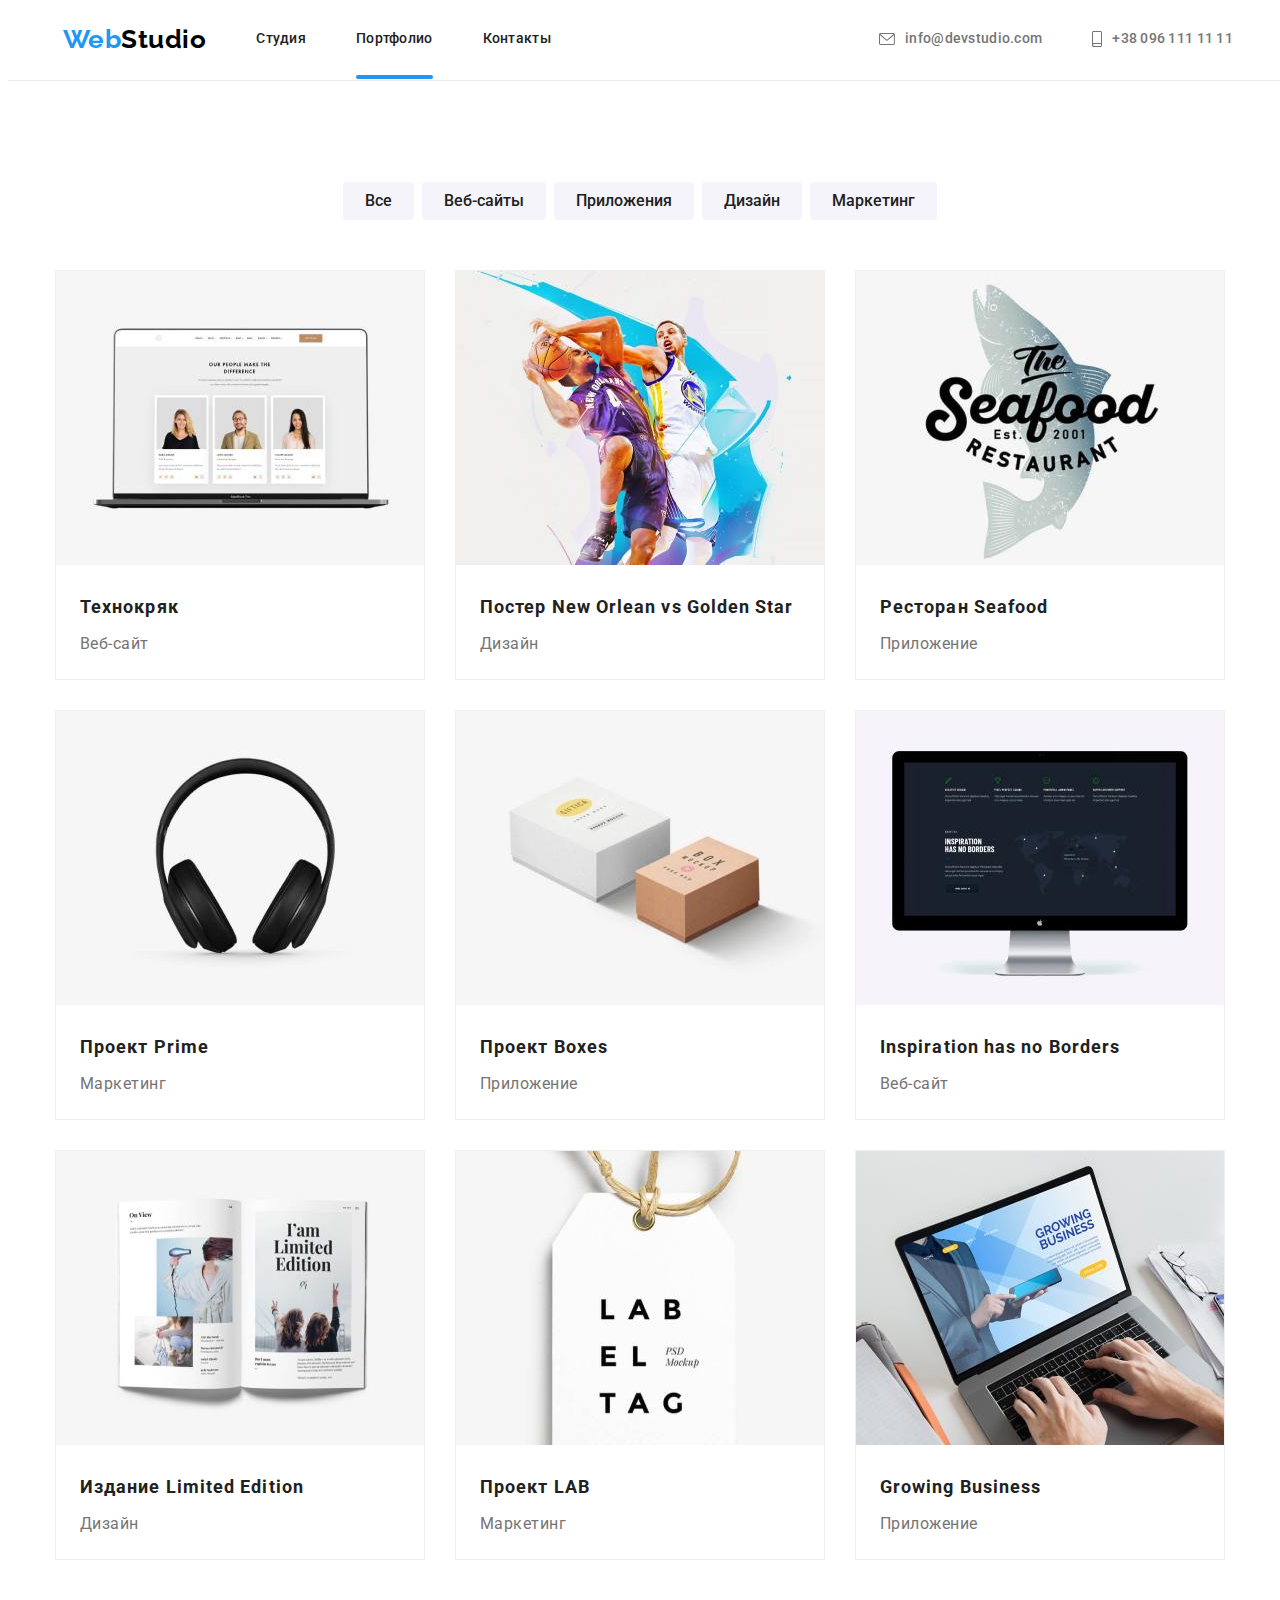
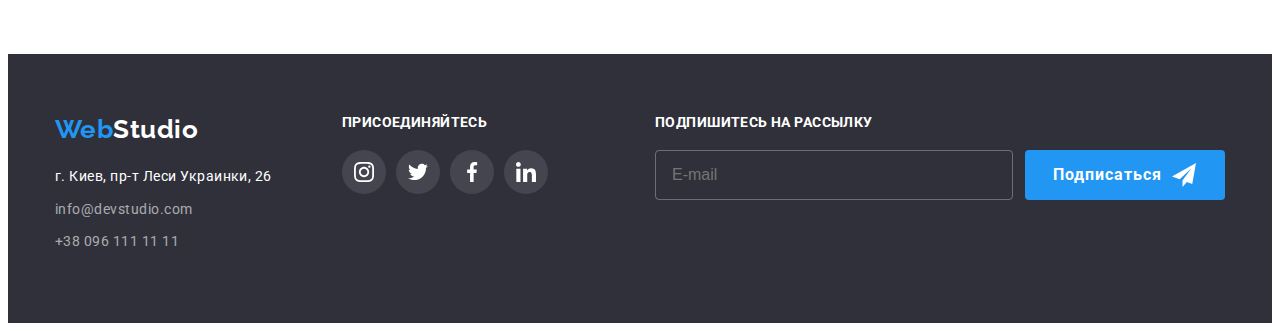
==== commit ce0902d7: "bem final" ====
--- a/portfolio.html
+++ b/portfolio.html
@@ -17,7 +17,7 @@
     <header class="page-header">
         <div class="container nav-container">
             <nav class="header-nav">
-                <a href="index.html" lang="en" class="logo-dark logo link"><span class="web">Web</span>Studio</a>
+                <a href="index.html" lang="en" class="logo--dark logo link"><span class="web">Web</span>Studio</a>
                 <ul class="list nav-list">
                     <li class="nav-list__item"><a class="nav-list__link nav-list__link--hero link" href="./index.html">Студия</a></li>
                     <li class="nav-list__item"><a class="nav-list__link nav-list__link--hero nav-list__link--current link" href="./portfolio.html">Портфолио</a></li>
@@ -48,142 +48,142 @@
     <main>
         <section class="projects-galary section">
             <div class="container">
-                <h1 class="heading-title">Галерея проектов</h1>
-                <ul class="list-button list">
-                    <li class="list-button-item"><button class="project-button" type="button">Все</button></li>
-                    <li class="list-button-item"><button class="project-button" type="button">Веб-сайты</button></li>
-                    <li class="list-button-item"><button class="project-button" type="button">Приложения</button></li>
-                    <li class="list-button-item"><button class="project-button" type="button">Дизайн</button></li>
-                    <li class="list-button-item"><button class="project-button" type="button">Маркетинг</button></li>
-                </ul>
-                <ul class="projects-list list">
-                    <li class="project-box">
-                        <a class="project-box-link tehno-kriak-link link" href="">
-                            <div class="tehno-kriak">
-                                <img class="project-box-foto" src="./images/tehnokriak.jpg" alt="Технокряк" width="370">                             
-                                <p class="text-tehno-kriak" >
+                <h1 class="projects-galary__title">Галерея проектов</h1>
+                <ul class="projects-galary__button-list list">
+                    <li class="projects-galary__list-button-item"><button class="projects-galary__button" type="button">Все</button></li>
+                    <li class="projects-galary__list-button-item"><button class="projects-galary__button" type="button">Веб-сайты</button></li>
+                    <li class="projects-galary__list-button-item"><button class="projects-galary__button" type="button">Приложения</button></li>
+                    <li class="projects-galary__list-button-item"><button class="projects-galary__button" type="button">Дизайн</button></li>
+                    <li class="projects-galary__list-button-item"><button class="projects-galary__button" type="button">Маркетинг</button></li>
+                </ul>
+                <ul class="projects-galary__list list">
+                    <li class="projects-galary__box">
+                        <a class="projects-galary__link link" href="">
+                            <div class="projects-galary__tehno-kriak">
+                                <img class="projects-galary__foto" src="./images/tehnokriak.jpg" alt="Технокряк" width="370">                             
+                                <p class="projects-galary__text" >
                                     Технокряк это современная площадка распространения коронавируса.
                                      Компании используют эту платформу для цифрового
                                     шпионажа и атак на защищённые сервера конкурентов.
                                 </p>                                
                             </div>
-                            <div class="about-project-box">
-                                <h2 class="project-box-title">Технокряк</h2>
-                                <p class="project-about">Веб-сайт</p>
+                            <div class="about-box">
+                                <h2 class="about-box__title">Технокряк</h2>
+                                <p class="about-box__about">Веб-сайт</p>
                             </div>                                                       
                         </a>
                     </li>
-                    <li class="project-box">
-                        <a class="project-box-link tehno-kriak-link link" href="">
-                            <div class="tehno-kriak">
-                                <img class="project-box-foto" src="./images/new-orlean-vs-golden-star.jpg" alt="Постер_New_Orlean_vs_Golden_Star"
+                    <li class="projects-galary__box">
+                        <a class="projects-galary__link link" href="">
+                            <div class="projects-galary__tehno-kriak">
+                                <img class="projects-galary__foto" src="./images/new-orlean-vs-golden-star.jpg" alt="Постер_New_Orlean_vs_Golden_Star"
                                     width="370">
-                                <p class="text-tehno-kriak">
+                                <p class="projects-galary__text">
                                     Lorem ipsum dolor sit, amet consectetur adipisicing elit. Nesciunt quas sequi dicta eaque quos nisi aspernatur illum, cumque laboriosam cum.
                                 </p>
                             </div>
                             
-                            <div class="about-project-box">
-                                <h2 class="project-box-title">Постер <span lang="en">New Orlean vs Golden Star</span> </h2>
-                                <p class="project-about">Дизайн</p>
-                            </div>
-                        </a>
-                    </li>
-                    <li class="project-box">
-                        <a class="project-box-link tehno-kriak-link link" href="">
-                            <div class="tehno-kriak">
-                                <img class="project-box-foto" src="./images/seafood.jpg" alt="Ресторан_Seafood" width="370">
-                                <p class="text-tehno-kriak">
+                            <div class="about-box">
+                                <h2 class="about-box__title">Постер <span lang="en">New Orlean vs Golden Star</span> </h2>
+                                <p class="about-box__about">Дизайн</p>
+                            </div>
+                        </a>
+                    </li>
+                    <li class="projects-galary__box">
+                        <a class="projects-galary__link link" href="">
+                            <div class="projects-galary__tehno-kriak">
+                                <img class="projects-galary__foto" src="./images/seafood.jpg" alt="Ресторан_Seafood" width="370">
+                                <p class="projects-galary__text">
                                     Lorem ipsum dolor sit amet consectetur adipisicing elit. Provident minima, minus voluptas ratione optio saepe sint enim vero dicta officiis.
                                 </p>
                             </div>
-                            <div class="about-project-box">
-                                <h2 class="project-box-title">Ресторан <span lang="en">Seafood</span> </h2>
-                                <p class="project-about">Приложение</p>
-                            </div>
-                        </a>
-                    </li>
-                    <li class="project-box">
-                        <a class="project-box-link tehno-kriak-link link" href="">
-                            <div class="tehno-kriak">
-                                <img class="project-box-foto" src="./images/prime.jpg" alt="Проект_Prime" width="370">
-                                <p class="text-tehno-kriak">
+                            <div class="about-box">
+                                <h2 class="about-box__title">Ресторан <span lang="en">Seafood</span> </h2>
+                                <p class="about-box__about">Приложение</p>
+                            </div>
+                        </a>
+                    </li>
+                    <li class="projects-galary__box">
+                        <a class="projects-galary__link link" href="">
+                            <div class="projects-galary__tehno-kriak">
+                                <img class="projects-galary__foto" src="./images/prime.jpg" alt="Проект_Prime" width="370">
+                                <p class="projects-galary__text">
                                     Lorem ipsum dolor sit amet consectetur adipisicing elit. Iste voluptatum asperiores dignissimos facere nam libero possimus error recusandae aut corporis.
                                 </p>
                             </div>
-                            <div class="about-project-box">
-                                <h2 class="project-box-title">Проект <span lang="en">Prime</span> </h2>
-                                <p class="project-about">Маркетинг</p>
-                            </div>
-                        </a>
-                    </li>
-                    <li class="project-box">
-                        <a class="project-box-link tehno-kriak-link link" href="">
-                            <div class="tehno-kriak">
-                                <img class="project-box-foto" src="./images/boxes.jpg" alt="Проект_Boxes" width="370">
-                                <p class="text-tehno-kriak">
+                            <div class="about-box">
+                                <h2 class="about-box__title">Проект <span lang="en">Prime</span> </h2>
+                                <p class="about-box__about">Маркетинг</p>
+                            </div>
+                        </a>
+                    </li>
+                    <li class="projects-galary__box">
+                        <a class="projects-galary__link link" href="">
+                            <div class="projects-galary__tehno-kriak">
+                                <img class="projects-galary__foto" src="./images/boxes.jpg" alt="Проект_Boxes" width="370">
+                                <p class="projects-galary__text">
                                     Lorem ipsum dolor sit amet consectetur adipisicing elit. Et aut vitae repellat voluptatem cum officia aliquid harum. Tempora, veniam quibusdam!
                                 </p>
                             </div>
-                            <div class="about-project-box">
-                                <h2 class="project-box-title">Проект <span lang="en">Boxes</span> </h2>
-                                <p class="project-about">Приложение</p>
-                            </div>
-                        </a>
-                    </li>
-                    <li class="project-box">
-                        <a class="project-box-link tehno-kriak-link link" href="">
-                            <div class="tehno-kriak">
-                                <img class="project-box-foto" src="./images/inspiration.jpg" alt="Inspiration_has_no_Borders" width="370">
-                                <p class="text-tehno-kriak">
+                            <div class="about-box">
+                                <h2 class="about-box__title">Проект <span lang="en">Boxes</span> </h2>
+                                <p class="about-box__about">Приложение</p>
+                            </div>
+                        </a>
+                    </li>
+                    <li class="projects-galary__box">
+                        <a class="projects-galary__link link" href="">
+                            <div class="projects-galary__tehno-kriak">
+                                <img class="projects-galary__foto" src="./images/inspiration.jpg" alt="Inspiration_has_no_Borders" width="370">
+                                <p class="projects-galary__text">
                                     Lorem ipsum dolor sit amet consectetur adipisicing elit. Ducimus hic dolorum esse temporibus, aut cumque! Ipsam, inventore. Dolore, repellat excepturi!
                                 </p>
                             </div>
-                            <div class="about-project-box">
-                                <h2 class="project-box-title" lang="en">Inspiration has no Borders</h2>
-                                <p class="project-about">Веб-сайт</p>
-                            </div>
-                        </a>
-                    </li>
-                    <li class="project-box">
-                        <a class="project-box-link tehno-kriak-link link" href="">
-                            <div class="tehno-kriak">
-                                <img class="project-box-foto" src="./images/limited-edition.jpg" alt="Издание_Limited_Edition" width="370">
-                                <p class="text-tehno-kriak">
+                            <div class="about-box">
+                                <h2 class="about-box__title" lang="en">Inspiration has no Borders</h2>
+                                <p class="about-box__about">Веб-сайт</p>
+                            </div>
+                        </a>
+                    </li>
+                    <li class="projects-galary__box">
+                        <a class="projects-galary__link link" href="">
+                            <div class="projects-galary__tehno-kriak">
+                                <img class="projects-galary__foto" src="./images/limited-edition.jpg" alt="Издание_Limited_Edition" width="370">
+                                <p class="projects-galary__text">
                                     Lorem ipsum dolor sit amet consectetur adipisicing elit. In et quaerat labore impedit magnam numquam debitis, dolorum maxime doloremque adipisci.
                                 </p>
                             </div>                            
-                            <div class="about-project-box">
-                                <h2 class="project-box-title">Издание <span lang="en">Limited Edition</span> </h2>
-                                <p class="project-about">Дизайн</p>
-                            </div>
-                        </a>
-                    </li>
-                    <li class="project-box">
-                        <a class="project-box-link tehno-kriak-link link" href="">
-                            <div class="tehno-kriak">
-                                <img class="project-box-foto" src="./images/project-lab.jpg" alt="Проект_LAB" width="370">
-                                <p class="text-tehno-kriak">
+                            <div class="about-box">
+                                <h2 class="about-box__title">Издание <span lang="en">Limited Edition</span> </h2>
+                                <p class="about-box__about">Дизайн</p>
+                            </div>
+                        </a>
+                    </li>
+                    <li class="projects-galary__box">
+                        <a class="projects-galary__link link" href="">
+                            <div class="projects-galary__tehno-kriak">
+                                <img class="projects-galary__foto" src="./images/project-lab.jpg" alt="Проект_LAB" width="370">
+                                <p class="projects-galary__text">
                                     Lorem ipsum dolor sit amet consectetur adipisicing elit. Commodi iste nesciunt, earum consequatur quaerat perspiciatis alias voluptatibus voluptatem beatae! Molestias!
                                 </p>
                             </div>                            
-                            <div class="about-project-box">
-                                <h2 class="project-box-title">Проект <span lang="en">LAB</span> </h2>
-                                <p class="project-about">Маркетинг</p>
-                            </div>
-                        </a>
-                    </li>
-                    <li class="project-box">
-                        <a class="project-box-link tehno-kriak-link link" href="">
-                            <div class="tehno-kriak">
-                                <img class="project-box-foto" src="./images/growing-business.jpg" alt="Growing_Business" width="370">
-                                <p class="text-tehno-kriak">
+                            <div class="about-box">
+                                <h2 class="about-box__title">Проект <span lang="en">LAB</span> </h2>
+                                <p class="about-box__about">Маркетинг</p>
+                            </div>
+                        </a>
+                    </li>
+                    <li class="projects-galary__box">
+                        <a class="projects-galary__link link" href="">
+                            <div class="projects-galary__tehno-kriak">
+                                <img class="projects-galary__foto" src="./images/growing-business.jpg" alt="Growing_Business" width="370">
+                                <p class="projects-galary__text">
                                     Lorem ipsum dolor, sit amet consectetur adipisicing elit. Nisi quam inventore voluptatum at repellendus nostrum reiciendis hic fuga? Vero, quae!
                                 </p>
                             </div>                            
-                            <div class="about-project-box">
-                                <h2 class="project-box-title" lang="en">Growing Business</h2>
-                                <p class="project-about">Приложение</p>
+                            <div class="about-box">
+                                <h2 class="about-box__title" lang="en">Growing Business</h2>
+                                <p class="about-box__about">Приложение</p>
                             </div>
                         </a>
                     </li>
@@ -194,49 +194,49 @@
     </main>
 
     <!-- Подвал -->
-    <footer class="footer">
-        <div class="container footer-container">
+    <footer class="page-footer">
+        <div class="container page-footer__container">
             <div>
-                <a href="index.html" lang="en" class="logo-light logo link"><span class="web">Web</span>Studio</a>
-                <address class="footer-adress">
-                    <ul class="footer-list list">
-                        <li class="footer-item"><a class="footer-link-maps link"
+                <a href="index.html" lang="en" class="logo--light logo link"><span class="web">Web</span>Studio</a>
+                <address class="page-footer__adress">
+                    <ul class="page-footer__list list">
+                        <li class="page-footer__item"><a class="page-footer__link-maps link"
                                 href="https://goo.gl/maps/ipxUos9jde3rESVAA">г. Киев,
                                 пр-т Леси Украинки, 26</a></li>
-                        <li class="footer-item"><a class="footer-link link"
+                        <li class="page-footer__item"><a class="page-footer__link link"
                                 href="mailto:info@devstudio.com">info@devstudio.com</a></li>
-                        <li class="footer-item"><a class="footer-link link" href="tel:+380961111111">+38 096 111 11 11</a>
-                        </li>
+                        <li class="page-footer__item"><a class="page-footer__link link" href="tel:+380961111111">+38 096 111
+                                11 11</a></li>
                     </ul>
                 </address>
             </div>
-            <div class="footer-box-contact">
-                <h3 class="footer-title">присоединяйтесь</h3>
-                <ul class="list footer-contact-list">
-                    <li class="footer-contact-item">
-                        <a href="" class="link link-footer-contact">
-                            <svg class="icon icon-footer icon-instagram">
+            <div class="footer-contact">
+                <h3 class="footer-contact__title">присоединяйтесь</h3>
+                <ul class="list social-list">
+                    <li class="social-list__item ">
+                        <a href="" class="link social-list__link social-list__link--footer">
+                            <svg class="social-list__icon social-list__icon--footer ">
                                 <use href="./images/symbol-defs.svg#icon-instagram"></use>
                             </svg>
                         </a>
                     </li>
-                    <li class="footer-contact-item">
-                        <a href="" class="link link-footer-contact">
-                            <svg class="icon icon-footer icon-twitter">
+                    <li class="social-list__item ">
+                        <a href="" class="link social-list__link social-list__link--footer">
+                            <svg class="social-list__icon social-list__icon--footer ">
                                 <use href="./images/symbol-defs.svg#icon-twitter"></use>
                             </svg>
                         </a>
                     </li>
-                    <li class="footer-contact-item">
-                        <a href="" class="link link-footer-contact">
-                            <svg class="icon icon-footer icon-facebook">
+                    <li class="social-list__item ">
+                        <a href="" class="link social-list__link social-list__link--footer">
+                            <svg class="social-list__icon social-list__icon--footer ">
                                 <use href="./images/symbol-defs.svg#icon-facebook"></use>
                             </svg>
                         </a>
                     </li>
-                    <li class="footer-contact-item">
-                        <a href="" class="link link-footer-contact">
-                            <svg class="icon icon-footer icon-linkedin">
+                    <li class="social-list__item ">
+                        <a href="" class="link social-list__link social-list__link--footer">
+                            <svg class="social-list__icon social-list__icon--footer ">
                                 <use href="./images/symbol-defs.svg#icon-linkedin"></use>
                             </svg>
                         </a>
@@ -245,21 +245,19 @@
                 </ul>
             </div>
             <div class="subscribe">
-                <h3 class="footer-title">подпишитесь на рассылку</h3>
-                <form class="topic-form js-speaker-form">
-                    <div class="form-footer">
+                <h3 class="footer-contact__title">подпишитесь на рассылку</h3>
+                <form class="subscribe__topic-form js-speaker-form">
+                    <div class="subscribe__input">
                         <label for="email"></label>
                         <input type="email" name="email" placeholder="E-mail" id="email">
                     </div>
-            
-            
-                    <button type="submit" class="btn btn--sbc">
+                    <button type="submit" class="btn subscribe__btn">
                         Подписаться
-                        <svg class="icon-send">
+                        <svg class="subscribe__icon-send">
                             <use href="./images/symbol-defs.svg#icon-icon-send"></use>
                         </svg>
-            
-            
+    
+    
                     </button>
                 </form>
             </div>
--- a/css/styles.css
+++ b/css/styles.css
@@ -45,11 +45,11 @@
     cursor: pointer;
     display: block;
 }
-.logo-dark {
+.logo--dark {
     color: var(--dark);
 
 }
-.logo-light {
+.logo--light {
     display: flex;
     color: var(--light-text-color) ;
     margin-bottom: 20px;
@@ -120,7 +120,7 @@
     
 }
 
-.close-modal-btn {
+.modal__close-btn {
     position: absolute;
     top: 8px;
     right: 8px;
@@ -136,23 +136,23 @@
     transition: fill 250ms cubic-bezier(0.4, 0, 0.2, 1);
     
 }
-.icon-vector {
+.modal__icon-vector {
     width: 18px;
     height: 18px;
     
     fill: #000000;
 }
-.close-modal-btn:hover .icon-vector,
-.close-modal-btn:focus .icon-vector {
+.modal__close-btn:hover .modal__icon-vector,
+.modal__close-btn:focus .modal__icon-vector {
     fill: var(--accent-color);
 }
-.modal-form {
+.modal__form {
     display: flex;
     align-items: center;
     justify-content: center;
     flex-direction: column;
 }
-.modal-title {
+.modal__title {
     font-weight: 700;
     font-size: 20px;
     line-height: 1.15;
@@ -164,18 +164,18 @@
     width: 448px;
     margin-top: 12px;
 }
-.form-group {
+.form__group {
     position: relative;
     display: flex;
     flex-direction: column;
 }
-.form-group label {
+.form__group label {
     font-size: 12px;
     line-height: 1.17;
     letter-spacing: 0.01em;
     color: var(--second-text-color);
 }
-.form-group input {
+.form__group input {
     
     margin: 0;
     margin-top: 4px;
@@ -187,29 +187,28 @@
     cursor: pointer;
     transition: border 250ms cubic-bezier(0.4, 0, 0.2, 1);
 }
-.form-group:hover input,
-.form-group:focus-within input {
+.form__group:hover input,
+.form__group:focus-within input {
     border-color: var(--accent-color);
     
 }
 
-.input {
-    border-color: var(--accent-color);
-}
-.icon-form {
+
+.form__icon {
     position: absolute;
     bottom: 11px;
     left: 12px;
     width: 18px;
     height: 18px;
+
     fill: var(--dark);
     transition: fill 250ms cubic-bezier(0.4, 0, 0.2, 1);
 }
-.form-group:hover .icon-form,
-.form-group:focus-within .icon-form {
+.form__group:hover .form__icon,
+.form__group:focus-within .form__icon {
     fill: var(--accent-color);
 }
-.form-group textarea {
+.form__group textarea {
     margin-top: 4px;
     padding: 12px 16px;
     height: 120px;
@@ -219,26 +218,26 @@
     cursor: pointer;
     transition: border 250ms cubic-bezier(0.4, 0, 0.2, 1);
 }
-.form-group:hover textarea,
-.form-group:focus-within textarea {
+.form__group:hover textarea,
+.form__group:focus-within textarea {
     border-color: var(--accent-color);
     
 }
-.form-group:not(:first-child) {
+.form__group:not(:first-child) {
     margin-top: 10px;
 }
-.form-group:last-child {
+.form__group:last-child {
     margin-top: 20px;
 }
 textarea {
     resize: none;
 }
-.form-group label[for="police"] {
+.form__group label[for="police"] {
     font-size: 14px;
     line-height: 1.71;
     color: var(--second-text-color);
 }
-.checkbox-label {
+.form__checkbox-label {
     display: flex;
     align-items: center;
     justify-content: center;
@@ -247,17 +246,17 @@
     line-height: 1.71;
     color: var(--second-text-color);
 }
-.checkbox {
+.form__checkbox-input {
     -webkit-appearance: none;
     -moz-appearance: none;
     appearance: none;
     
 }
-.checkbox:checked ~ .box-icon-check {
+.form__checkbox-input:checked ~ .form__box-icon-check {
     background-color: var(--accent-color);
     border-color: var(--accent-color);
 }
-.box-icon-check {
+.form__box-icon-check {
     display: flex;
     align-items: center;
     width: 16px;
@@ -268,12 +267,12 @@
     background-origin: border-box;
     cursor: pointer;
 }
-.box-icon-check:hover,
-.box-icon-check:focus {
+.form__box-icon-check:hover,
+.form__box-icon-check:focus {
     border-color: var(--accent-color);
 }
 
-.checkbox-link {
+.form__checkbox-link {
     font-size: 14px;
     line-height: 1.71;
     color: var(--accent-color);
@@ -615,10 +614,10 @@
     
 }
 
-.foto-box {
+.team-section__foto-box {
     margin-bottom: 30px;
 }
-.second-team-title {
+.team-section__second-title {
     font-weight: 500;
     font-size: 16px;
     line-height: 1.19;
@@ -627,7 +626,7 @@
     color: var(--primary-text-color);
     margin-bottom: 10px;
 }
-.team-about {
+.team-section__about {
     font-size: 16px;
     padding-bottom: 16px;
     line-height: 1.19;
@@ -636,18 +635,16 @@
     color: var(--second-text-color);
     
 }
-.team-contact-list {
+.social-list {
     display: flex;
     justify-content: center;
     padding-bottom: 30px;
 }
-.team-contact-item {
-    
-}
-.team-contact-item:not(:last-child) {
+
+.social-list__item:not(:last-child) {
     margin-right: 10px;
 }
-.team-contact-link {
+.social-list__link {
     display: flex;
     justify-content: center;
     align-items: center;
@@ -662,12 +659,12 @@
     
     
 }
-.team-contact-link:hover,
-.team-contact-link:focus {
+.social-list__link:hover,
+.social-list__link:focus {
     background-color: var(--accent-color);
     
 }
-.icon {
+.social-list__icon {
     display: block;
     fill: #afb1b8;
     width: 20px;
@@ -677,17 +674,14 @@
     transition-timing-function: cubic-bezier(0.4, 0, 0.2, 1);;
     
 }
-.team-contact-link:hover .icon,
-.team-contact-link:focus .icon {
+.social-list__link:hover .social-list__icon,
+.social-list__link:focus .social-list__icon {
     fill: var(--light-text-color);
 }
 
 /* ---------clients--------- */
-.list-clients {
-    display: flex;
-    justify-content: space-between;
-}
-.clients-title {
+
+.section-clients__title {
     font-weight: 700;
     font-size: 36px;
     line-height: 42px;
@@ -696,7 +690,11 @@
     color: var(--primary-text-color);
     margin-bottom: 50px;
 }
-.link-client {
+.section-clients__list {
+    display: flex;
+    justify-content: space-between;
+}
+.section-clients__link {
     width: 170px;
     height: 92px;
     border: 1px solid #AFB1B8;
@@ -711,11 +709,11 @@
     
 }
 
-.link-client:hover,
-.link-client:focus {
+.section-clients__link:hover,
+.section-clients__link:focus {
     border-color: var(--accent-color);
 }
-.icon-company {
+.section-clients__icon-company {
     width: 106px;
     height: 60px;
     fill: #afb1b8;
@@ -724,46 +722,44 @@
     transition-timing-function: cubic-bezier(0.4, 0, 0.2, 1);;
     
 }
-.link-client:hover .icon-company,
-.link-client:focus .icon-company {
+.section-clients__link:hover .section-clients__icon-company,
+.section-clients__link:focus .section-clients__icon-company {
     fill: var(--accent-color);
 }
 
 /* ---------footer--------- */
-.footer {
+.page-footer {
     background-color: #2F303A;
     padding-top: 60px;
     padding-bottom: 60px;
 }
-.footer-container {
-    display: flex;
-    
-}
-.footer-adress {
+.page-footer__container {
+    display: flex;
+    
+}
+.page-footer__adress {
     font-style: normal;
 }
-.footer-list {
+.page-footer__list {
     margin-right: 70px;
 }
-.footer-item {
+.page-footer__item {
     margin-bottom: 9px;
 }
 
-.footer-link-maps {
-    font-size: 14px;
-    line-height: 1.71;
-    
+.page-footer__link-maps {
+    font-size: 14px;
+    line-height: 1.71;    
     color: var(--light-text-color);
 }
-.footer-link {
-    font-size: 14px;
-    line-height: 1.71;
-    
+.page-footer__link {
+    font-size: 14px;
+    line-height: 1.71;   
     color: var(--footer-contacts-color);
 }
 
 
-.footer-title {
+.footer-contact__title {
     font-weight: 700;
     font-size: 14px;
     line-height: 16px;
@@ -773,43 +769,27 @@
     margin-bottom: 20px;
 }
 
-.footer-contact-list {
+.footer-social__list {
     display: flex;
     margin-right: 93px;
 }
-.footer-contact-item {
-    display: flex;
-    justify-content: center;
-    align-items: center;
-    width: 44px;
-    height: 44px;
+
+.social-list__link--footer {
     background-color: rgba(255, 255, 255, .1);
-    border-radius: 50%;
-    transition-property: background-color;
-    transition-duration: 250ms;
-    transition-timing-function: cubic-bezier(0.4, 0, 0.2, 1);;
-    
-}
-.footer-contact-item:hover,
-.footer-contact-item:focus {
-    background-color: var(--accent-color);
-}
-
-.footer-contact-item:not(:last-child) {
-    margin-right: 10px;
-}
-.icon-footer {
+
+}
+.social-list__icon--footer {
     fill: var(--light-text-color);
 }
 .subscribe {
     margin-left: auto;
 }
-.topic-form {
+.subscribe__topic-form {
     display: flex;
     flex-direction: row;
     align-items: center;
 }
-.form-footer input {
+.subscribe__input input {
     font-size: 16px;
     line-height: 1.25;
     color: var(--light-text-color);
@@ -822,16 +802,14 @@
     padding-left: 16px;
     
 }
-.btn--sbc {
+.subscribe__btn {
     padding: 10px 28px;
     margin-left: 12px;
     width: 200px;
     height: 50px;
 }
-.btn-sbc:hover, .btn-sbc:focus {
-    background-color: #188CE8;
-}
-.icon-send {
+
+.subscribe__icon-send {
     display: inline-flex;
     width: 24px;
     height: 24px;
@@ -839,12 +817,18 @@
 }
 /* ---------portfolio--------- */
 /* ---------buttons--------- */
-.list-button {
+.projects-galary {
+    background-color: var(--light-text-color);
+}
+.projects-galary__title {
+    display: none;
+}
+.projects-galary__button-list {
     display: flex;
     justify-content: center;
     margin-bottom: 50px;
 }
-.project-button {
+.projects-galary__button {
     font-family: inherit;
     font-weight: 500;
     font-size: 16px;
@@ -863,22 +847,24 @@
     
 
 }
-.list-button-item:not(:last-child) {
+.projects-galary__list-button-item:not(:last-child) {
     margin-right: 8px;
 }
-.project-button:hover, .project-button:focus {
+.projects-galary__button:hover, 
+.projects-galary__button:focus {
     color: var(--light-text-color);
     background-color: var(--accent-color);
     box-shadow: 0px 3px 1px rgba(0, 0, 0, 0.1), 0px 1px 2px rgba(0, 0, 0, 0.08), 0px 2px 2px rgba(0, 0, 0, 0.12);
 }
 /* ---------projects-galary--------- */
-.projects-list {
+
+.projects-galary__list {
     display: flex;
     flex-wrap: wrap;
     
 }
 
-.project-box {
+.projects-galary__box {
     width: 370px;
     padding-bottom: 20px;
     background-color: var(--light-text-color);
@@ -886,22 +872,23 @@
     box-sizing: border-box;
     
 }
-.project-box:hover, .project-box:focus {
+.projects-galary__box:hover, 
+.projects-galary__box:focus {
     box-shadow: 0px 1px 1px rgba(0, 0, 0, 0.12), 
                 0px 4px 4px rgba(0, 0, 0, 0.06),
                 1px 4px 6px rgba(0, 0, 0, 0.16);
 }
-.project-box:not(:nth-child(3n + 3)) {
+.projects-galary__box:not(:nth-child(3n + 3)) {
     margin-right: 30px;
 }
-.project-box:not(:nth-child(n+7)) {
+.projects-galary__box:not(:nth-child(n+7)) {
     margin-bottom: 30px;
 }
-.tehno-kriak {
+.projects-galary__tehno-kriak {
     position: relative;
     overflow: hidden;
 }
-.tehno-kriak::before {
+.projects-galary__tehno-kriak::before {
     position: absolute;
     display: inline-block;
     content: "";
@@ -915,12 +902,12 @@
     transition-timing-function: cubic-bezier(0.4, 0, 0.2, 1);;
     
 }
-.tehno-kriak-link:hover .tehno-kriak::before {
+.projects-galary__link:hover .projects-galary__tehno-kriak::before {
     
     transform:translateY(0);
 }
 
-.text-tehno-kriak {
+.projects-galary__text {
     
     position: absolute;
     top: 0;
@@ -937,15 +924,15 @@
     
     opacity: 0;
 }
-.tehno-kriak-link:hover .text-tehno-kriak {
+.projects-galary__link:hover .projects-galary__text {
     opacity: 1;
 }
-.about-project-box {
+.about-box {
     padding-top: 20px;
     padding-left: 24px;
 }
 
-.project-box-title {
+.about-box__title {
     font-weight: 700;
     font-size: 18px;
     line-height: 2;
@@ -954,7 +941,7 @@
     margin-bottom: 4px;
     
 }
-.project-about {
+.about-box__about {
     font-size: 16px;
     line-height: 1.87;
     
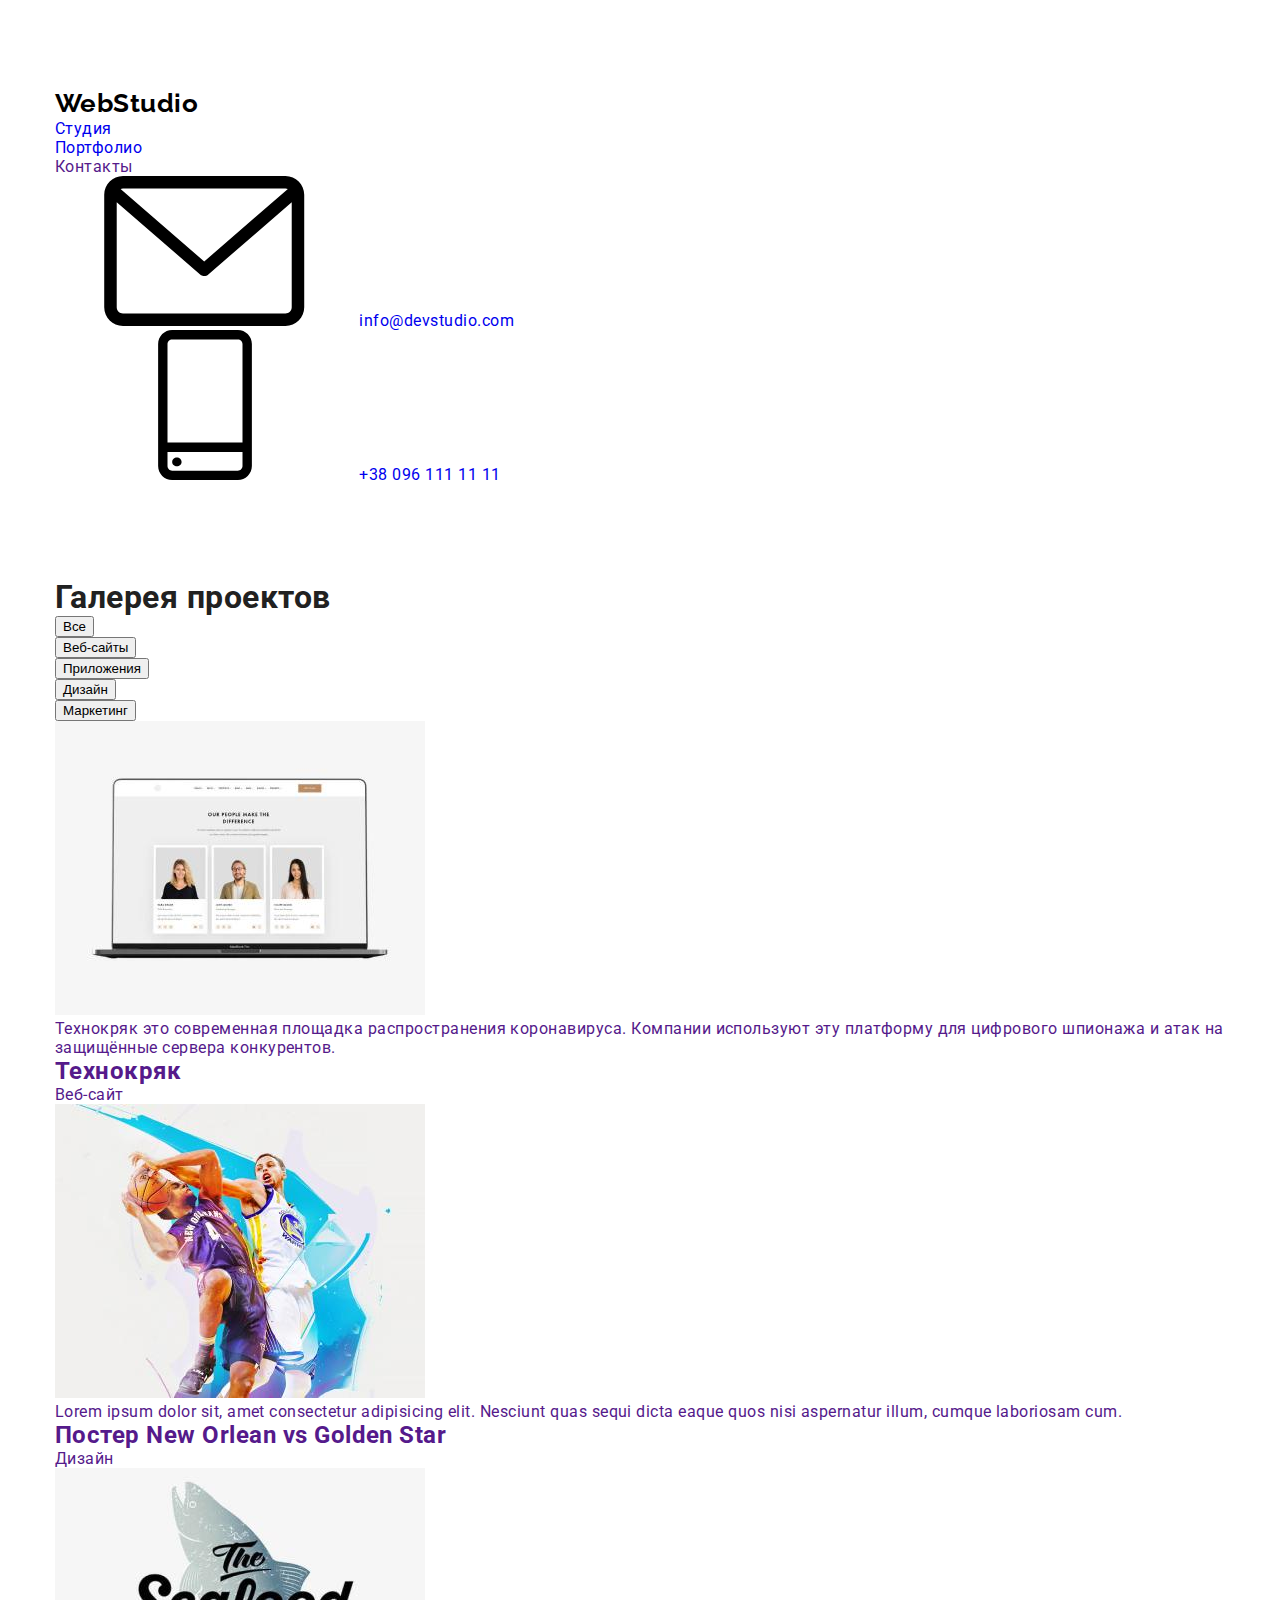
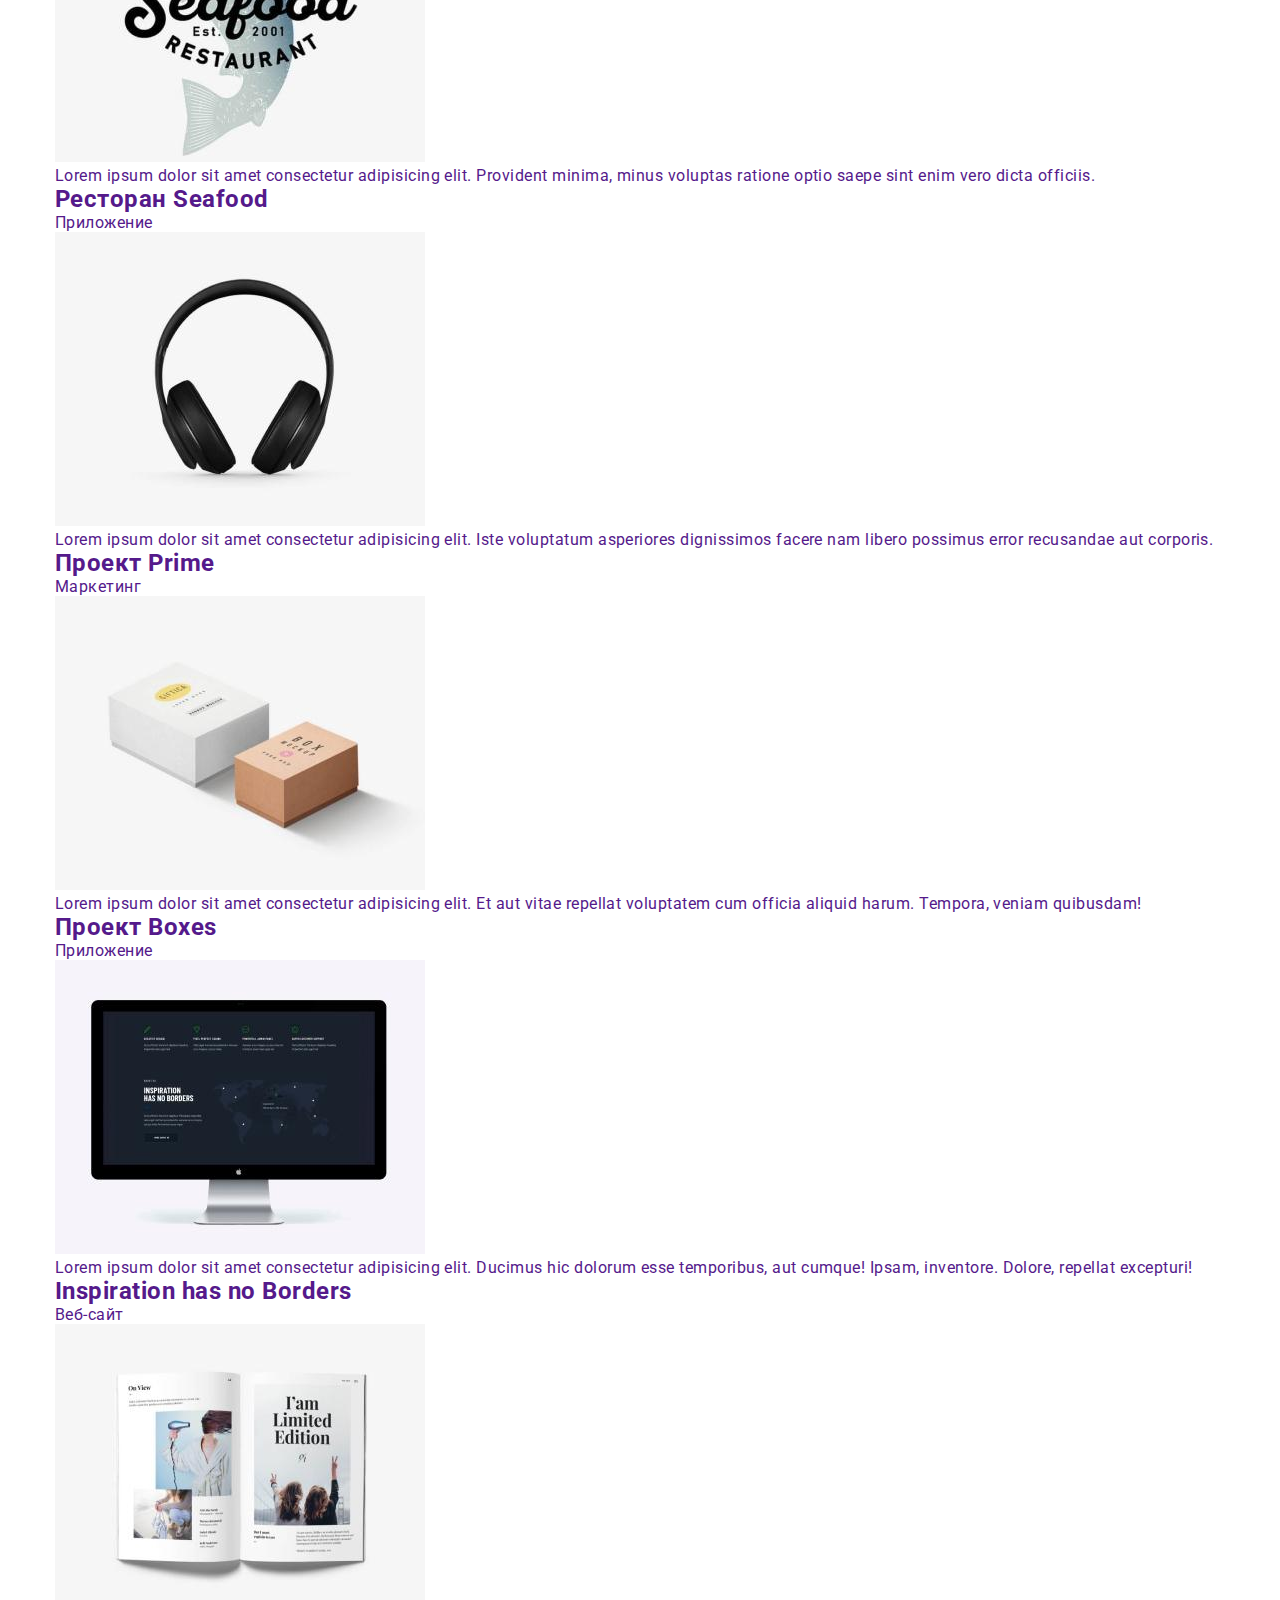
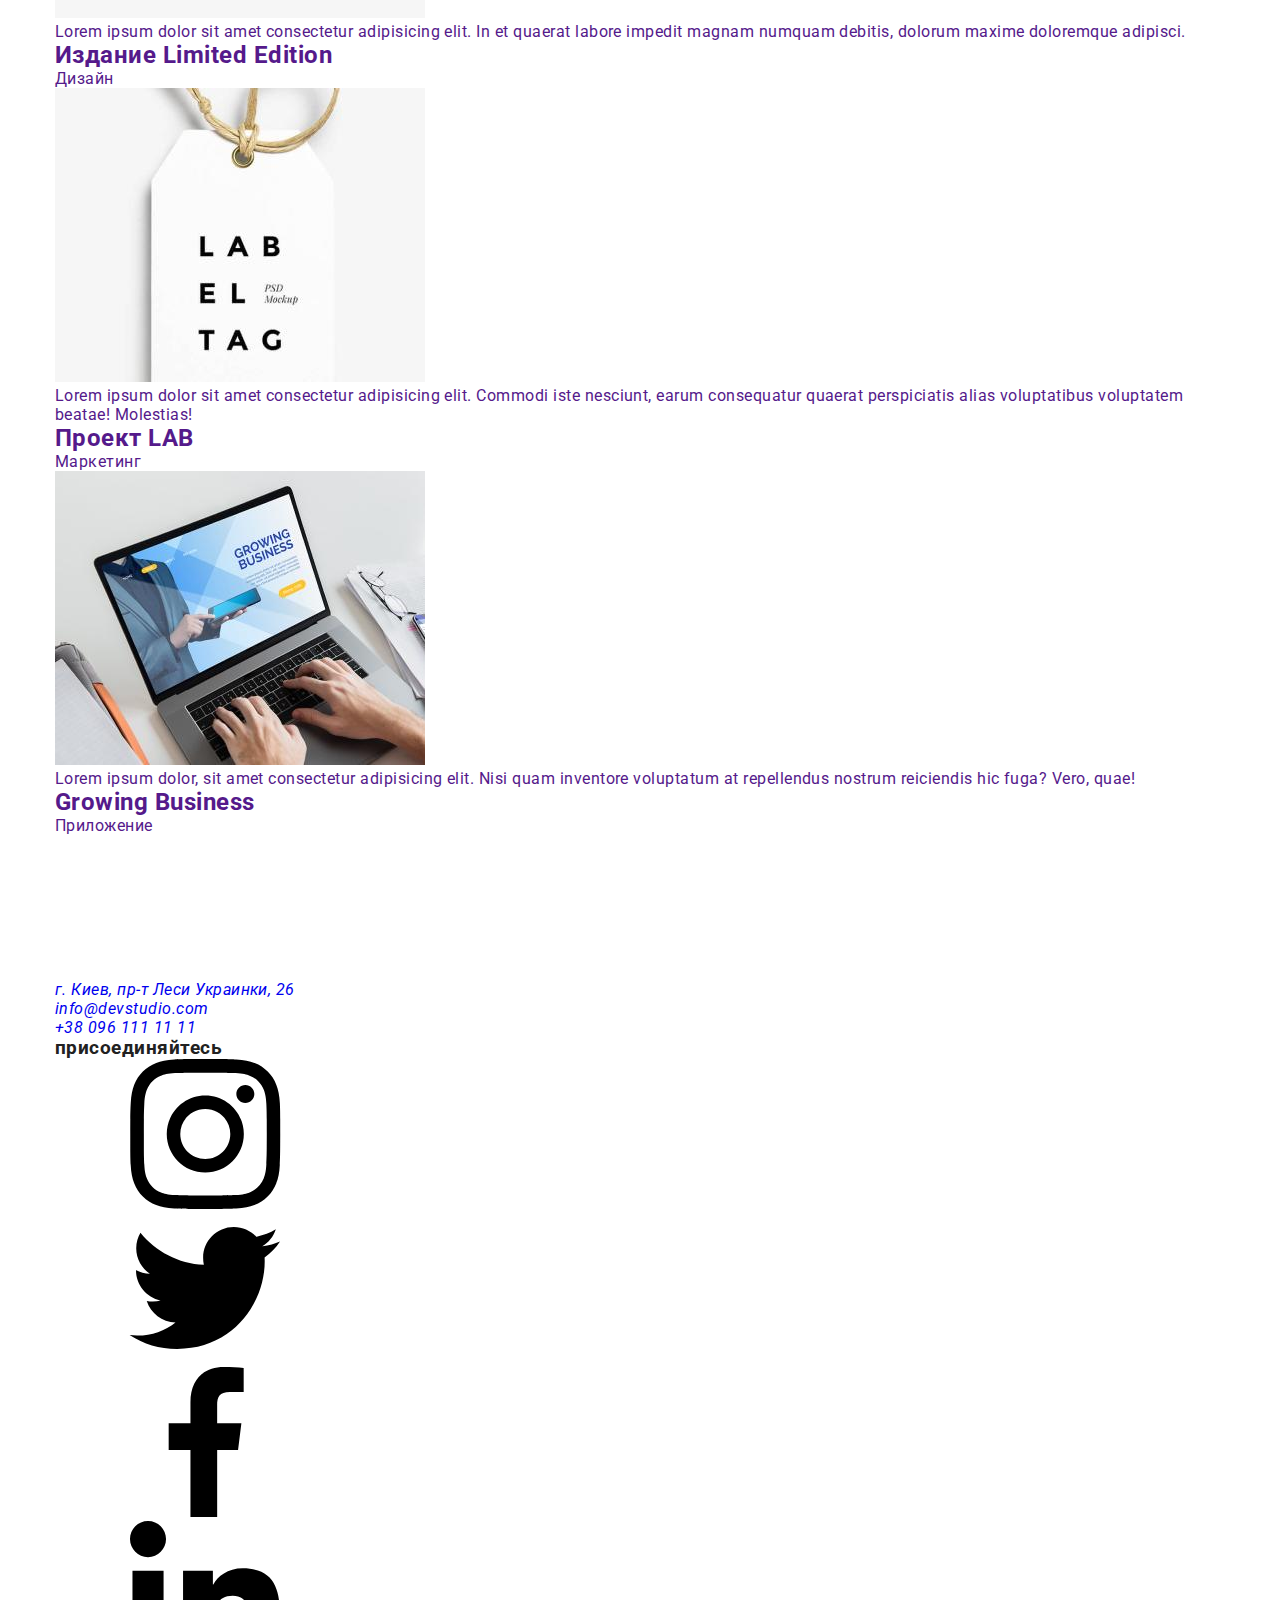
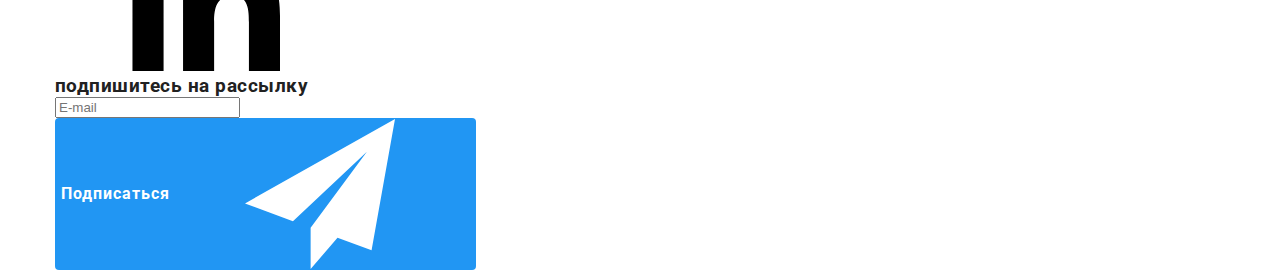
==== commit 52b17e21: "sass1" ====
--- a/portfolio.html
+++ b/portfolio.html
@@ -10,7 +10,7 @@
         crossorigin="anonymous" referrerpolicy="no-referrer" />
     <link href="https://fonts.googleapis.com/css2?family=Raleway:wght@700&family=Roboto:wght@400;500;700;900&display=swap"
         rel="stylesheet">
-    <link rel="stylesheet" href="./css/styles.css">
+    <link rel="stylesheet" href="./css/main.min.css">
 </head>
 <body>
     <!-- Шапка -->
--- a/css/main.min.css
+++ b/css/main.min.css
@@ -0,0 +1,2 @@
+:root{--accent-color: #2196F3;--primary-text-color: #212121;--second-text-color: #757575;--light-text-color: #FFFFFF;--dark: #000000;--footer-contacts-color: rgba(255, 255, 255, 0.6);--main-font: 'Roboto', sans-serif}html{box-sizing:border-box}*,*::before,*::after{box-sizing:inherit}body{font-family:var(--main-font);font-weight:400;color:var(--primary-text-color);letter-spacing:0.03em;padding-top:80px}h1,h2,h3,h4,h5,h6,p,ul{margin:0;padding:0}.list{list-style:none}.link{text-decoration:none;cursor:pointer;display:block}.container{width:1200px;padding-left:15px;padding-right:15px;margin-left:auto;margin-right:auto}.section{padding-bottom:94px;padding-top:94px}.title-two{font-weight:700;font-size:36px;line-height:1.17;text-align:center;color:var(--primary-text-color);margin-bottom:50px}.logo{font-family:'Raleway', sans-serif;font-weight:700;font-size:26px;line-height:1.19;margin-right:50px}.logo--dark{color:var(--dark)}.logo--light{display:flex;color:var(--light-text-color);margin-bottom:20px}.btn{font-family:inherit;font-weight:700;font-size:16px;line-height:1.87;display:inline-flex;align-items:center;text-align:center;letter-spacing:0.06em;color:var(--light-text-color);background-color:var(--accent-color);border:none;border-radius:4px;cursor:pointer;transition-property:background-color;transition-duration:250ms;transition-timing-function:cubic-bezier(0.4, 0, 0.2, 1)}.btn:hover,.btn.focus{background-color:#188CE8}
+/*# sourceMappingURL=main.min.css.map */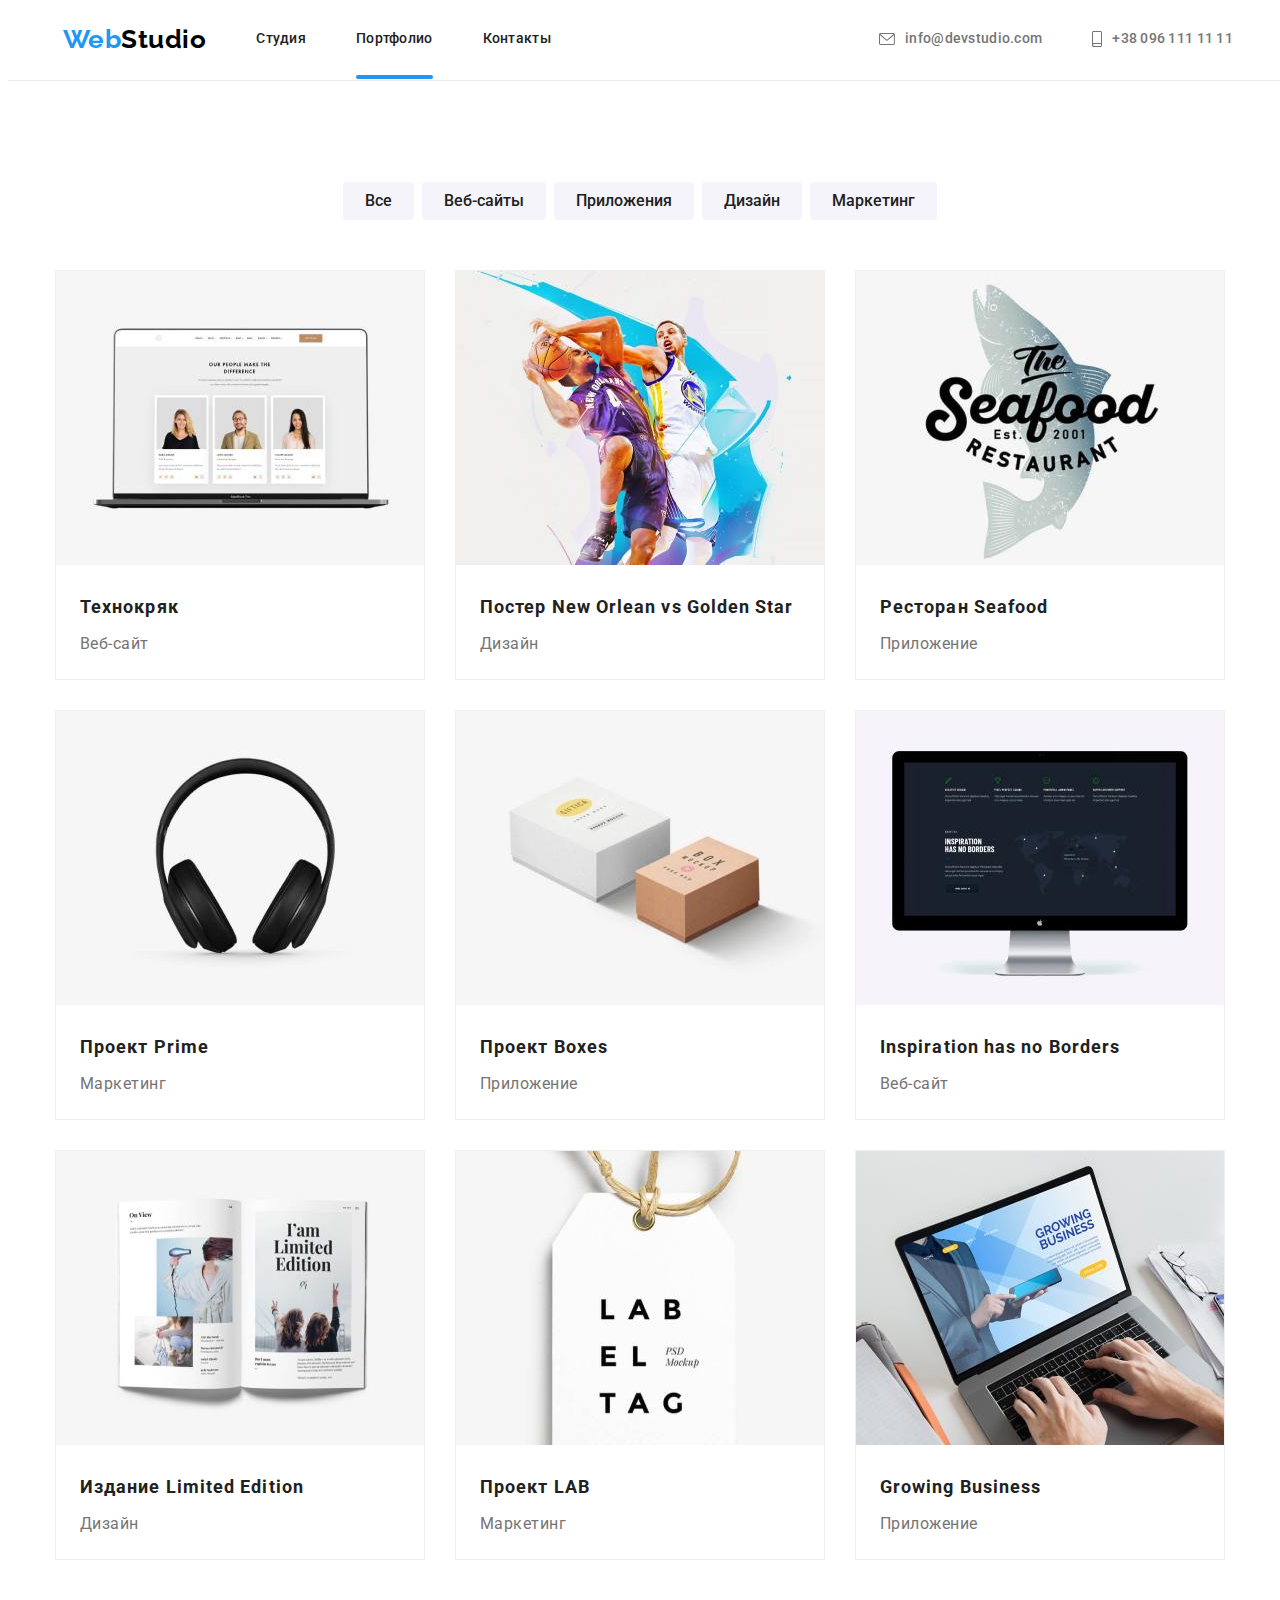
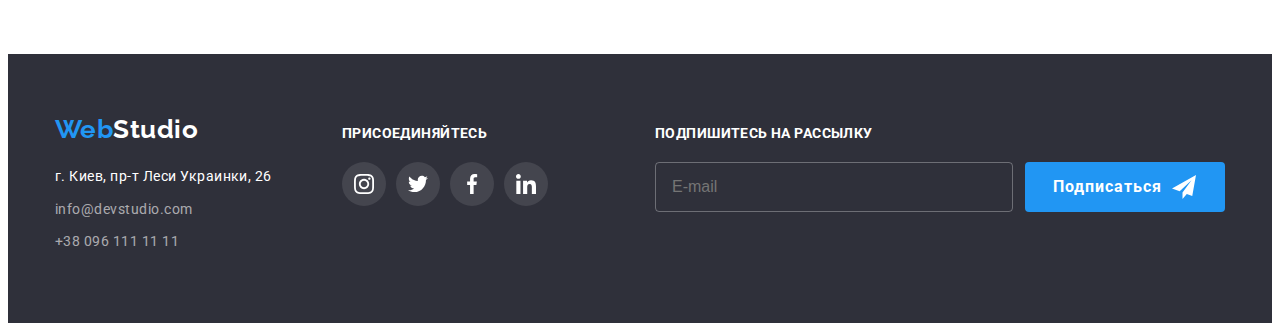
==== commit 967585d9: "допоправки" ====
--- a/portfolio.html
+++ b/portfolio.html
@@ -18,10 +18,12 @@
         <div class="container nav-container">
             <nav class="header-nav">
                 <a href="index.html" lang="en" class="logo--dark logo link"><span class="web">Web</span>Studio</a>
-                <ul class="list nav-list">
-                    <li class="nav-list__item"><a class="nav-list__link nav-list__link--hero link" href="./index.html">Студия</a></li>
-                    <li class="nav-list__item"><a class="nav-list__link nav-list__link--hero nav-list__link--current link" href="./portfolio.html">Портфолио</a></li>
-                    <li class="nav-list__item"><a class="nav-list__link nav-list__link--hero link" href="">Контакты</a></li>
+                <ul class="list header-nav__list">
+                    <li class="header-nav__item"><a class="header-nav__link header-nav__link--hero  link"
+                            href="./index.html">Студия</a></li>
+                    <li class="header-nav__item"><a class="header-nav__link header-nav__link--hero header-nav__link--current link"
+                            href="./portfolio.html">Портфолио</a></li>
+                    <li class="header-nav__item"><a class="header-nav__link header-nav__link--hero link" href="">Контакты</a></li>
                 </ul>
             </nav>
             <ul class="list nav-contacts">
--- a/css/main.min.css
+++ b/css/main.min.css
@@ -1,2 +1,2 @@
-:root{--accent-color: #2196F3;--primary-text-color: #212121;--second-text-color: #757575;--light-text-color: #FFFFFF;--dark: #000000;--footer-contacts-color: rgba(255, 255, 255, 0.6);--main-font: 'Roboto', sans-serif}html{box-sizing:border-box}*,*::before,*::after{box-sizing:inherit}body{font-family:var(--main-font);font-weight:400;color:var(--primary-text-color);letter-spacing:0.03em;padding-top:80px}h1,h2,h3,h4,h5,h6,p,ul{margin:0;padding:0}.list{list-style:none}.link{text-decoration:none;cursor:pointer;display:block}.container{width:1200px;padding-left:15px;padding-right:15px;margin-left:auto;margin-right:auto}.section{padding-bottom:94px;padding-top:94px}.title-two{font-weight:700;font-size:36px;line-height:1.17;text-align:center;color:var(--primary-text-color);margin-bottom:50px}.logo{font-family:'Raleway', sans-serif;font-weight:700;font-size:26px;line-height:1.19;margin-right:50px}.logo--dark{color:var(--dark)}.logo--light{display:flex;color:var(--light-text-color);margin-bottom:20px}.btn{font-family:inherit;font-weight:700;font-size:16px;line-height:1.87;display:inline-flex;align-items:center;text-align:center;letter-spacing:0.06em;color:var(--light-text-color);background-color:var(--accent-color);border:none;border-radius:4px;cursor:pointer;transition-property:background-color;transition-duration:250ms;transition-timing-function:cubic-bezier(0.4, 0, 0.2, 1)}.btn:hover,.btn.focus{background-color:#188CE8}
+:root{--accent-color: #2196F3;--primary-text-color: #212121;--second-text-color: #757575;--light-text-color: #FFFFFF;--dark: #000000;--background-footer: #2F303A;--footer-contacts-color: rgba(255, 255, 255, 0.6);--main-font: 'Roboto', sans-serif}html{box-sizing:border-box}*,*::before,*::after{box-sizing:inherit}body{font-family:var(--main-font);font-weight:400;color:var(--primary-text-color);letter-spacing:0.03em;padding-top:80px}h1,h2,h3,h4,h5,h6,p,ul{margin:0;padding:0}.list{list-style:none}.link{text-decoration:none;cursor:pointer;display:block}.container{width:1200px;padding-left:15px;padding-right:15px;margin-left:auto;margin-right:auto}.section{padding-bottom:94px;padding-top:94px}.title-two{font-weight:700;font-size:36px;line-height:1.17;text-align:center;color:var(--primary-text-color);margin-bottom:50px}.logo{font-family:'Raleway', sans-serif;font-weight:700;font-size:26px;line-height:1.19;margin-right:50px}.web{color:var(--accent-color)}.logo--dark{color:var(--dark)}.logo--light{display:flex;color:var(--light-text-color);margin-bottom:20px}.btn{font-family:inherit;font-weight:700;font-size:16px;line-height:1.87;display:inline-flex;align-items:center;text-align:center;letter-spacing:0.06em;color:var(--light-text-color);background-color:var(--accent-color);border:none;border-radius:4px;cursor:pointer;transition-property:background-color;transition-duration:250ms;transition-timing-function:cubic-bezier(0.4, 0, 0.2, 1)}.btn:hover,.btn:focus{background-color:#188CE8}.backdrop{position:fixed;top:0;left:0;width:100%;height:100%;z-index:2;background-color:rgba(0,0,0,0.2);opacity:1;transition:opacity 250ms cubic-bezier(0.4, 0, 0.2, 1)}.backdrop.is-hidden{opacity:0;pointer-events:none}.backdrop.is-hidden .modal{transform:translate(-50%, -50%) scale(0.8)}.modal{position:absolute;top:50%;left:50%;z-index:3;transform:translate(-50%, -50%) scale(1);min-width:528px;min-height:581px;background-color:var(--light-text-color);border-radius:4px;box-shadow:0px 1px 3px rgba(0,0,0,0.12),0px 1px 1px rgba(0,0,0,0.14),0px 2px 1px rgba(0,0,0,0.2);transition:transform 250ms cubic-bezier(0.4, 0, 0.2, 1)}.modal__close-btn{position:absolute;top:8px;right:8px;width:30px;height:30px;display:flex;align-items:center;justify-content:center;background-color:var(--light-text-color);border:1px solid rgba(0,0,0,0.1);border-radius:50%;cursor:pointer;transition:fill 250ms cubic-bezier(0.4, 0, 0.2, 1)}.modal__close-btn:hover .modal__icon-vector,.modal__close-btn:focus .modal__icon-vector{fill:var(--accent-color)}.modal__icon-vector{width:18px;height:18px;fill:#000000}.modal__form{display:flex;align-items:center;justify-content:center;flex-direction:column}.modal__title{font-weight:700;font-size:20px;line-height:1.15;text-align:center;color:var(--primary-text-color);margin-top:40px}.form{width:448px;margin-top:12px}.form__group{position:relative;display:flex;flex-direction:column}.form__group label{font-size:12px;line-height:1.17;letter-spacing:0.01em;color:var(--second-text-color)}.form__group input{margin:0;margin-top:4px;padding:11px 12px 11px 42px;outline:none;height:40px;border:1px solid rgba(33,33,33,0.2);border-radius:4px;cursor:pointer;transition:border 250ms cubic-bezier(0.4, 0, 0.2, 1)}.form__group:hover input,.form__group:focus-within input{border-color:var(--accent-color)}.form__group:hover .form__icon,.form__group:focus-within .form__icon{fill:var(--accent-color)}.form__group textarea{margin-top:4px;padding:12px 16px;height:120px;outline:none;border:1px solid rgba(33,33,33,0.2);border-radius:4px;cursor:pointer;transition:border 250ms cubic-bezier(0.4, 0, 0.2, 1)}.form__group:hover textarea,.form__group:focus-within textarea{border-color:var(--accent-color)}.form__group:not(:first-child){margin-top:10px}.form__group:last-child{margin-top:20px}.form__group label[for="police"]{font-size:14px;line-height:1.71;color:var(--second-text-color)}.form__icon{position:absolute;bottom:11px;left:12px;width:18px;height:18px;fill:var(--dark);transition:fill 250ms cubic-bezier(0.4, 0, 0.2, 1)}textarea{resize:none}.form__checkbox-label{display:flex;align-items:center;justify-content:center;margin-top:20px;font-size:14px;line-height:1.71;color:var(--second-text-color)}.form__checkbox-input{-webkit-appearance:none;-moz-appearance:none;appearance:none}.form__checkbox-input:checked ~ .form__box-icon-check{background-color:var(--accent-color);border-color:var(--accent-color)}.form__box-icon-check{display:flex;align-items:center;width:16px;height:15px;margin-right:7px;border:1px solid #212121;border-radius:2px;background-origin:border-box;cursor:pointer}.form__box-icon-check:hover,.form__box-icon-check:focus{border-color:var(--accent-color)}.form__checkbox-link{font-size:14px;line-height:1.71;color:var(--accent-color)}.btn--modal{box-shadow:0px 4px 4px rgba(0,0,0,0.15);margin-top:30px;padding:10px 55px}.header-nav__list{display:flex;align-items:center;justify-content:flex-end}.header-nav__item:not(:last-child){margin-right:50px}.header-nav__link{position:relative;font-weight:500;font-size:14px;line-height:1.14;letter-spacing:0.02em;color:var(--primary-text-color)}.header-nav__link:hover::after{width:100%}.header-nav__link:hover,.header-nav__link:focus{color:var(--accent-color)}.header-nav__link--hero{position:relative}.header-nav__link--hero::after{display:block;position:absolute;content:"";left:0;top:44px;width:0;height:4px;background-color:var(--accent-color);border-radius:2px;transition:250ms cubic-bezier(0.4, 0, 0.2, 1)}.header-nav__link--current{position:relative}.header-nav__link--current::after{display:block;position:absolute;content:"";left:0;top:44px;width:100%;height:4px;background-color:var(--accent-color);border-radius:2px}.header-nav__list.header-nav__item:not(:last-child){margin-right:50px}.nav-contacts{display:flex;margin-left:auto;align-items:center}.nav-contacts__item:not(:last-child){margin-right:50px}.nav-contacts__link{display:flex;align-items:center;font-weight:500;font-size:14px;line-height:1.14;letter-spacing:0.02em;color:var(--second-text-color);transition-property:color;transition-duration:250ms;transition-timing-function:cubic-bezier(0.4, 0, 0.2, 1)}.nav-contacts__link:hover,.nav-contacts__link:focus{color:var(--accent-color)}.nav-contacts__link:hover .nav-contacts__link--icon-envelope,.nav-contacts__link:focus .nav-contacts__link--icon-envelope{fill:var(--accent-color)}.nav-contacts__link:hover .nav-contacts__link--icon-smartphone,.nav-contacts__link:focus .nav-contacts__link--icon-smartphone{fill:var(--accent-color)}.nav-contacts__link--icon-envelope{display:flex;align-items:center;width:16px;height:12px;margin-right:10px;fill:#757575;transition-property:fill;transition-duration:250ms;transition-timing-function:cubic-bezier(0.4, 0, 0.2, 1)}.nav-contacts__link--icon-smartphone{display:flex;align-items:center;width:10px;height:16px;margin-right:10px;fill:#757575;transition-property:fill;transition-duration:250ms;transition-timing-function:cubic-bezier(0.4, 0, 0.2, 1)}.team-section__list{display:flex;justify-content:space-between}.team-section__item{width:270px;background-color:var(--light-text-color);box-shadow:0px 1px 3px rgba(0,0,0,0.12),0px 1px 1px rgba(0,0,0,0.14),0px 2px 1px rgba(0,0,0,0.2);border-radius:0px 0px 4px 4px}.team-section__foto-box{margin-bottom:30px}.team-section__second-title{font-weight:500;font-size:16px;line-height:1.19;text-align:center;color:var(--primary-text-color);margin-bottom:10px}.team-section__about{font-size:16px;padding-bottom:16px;line-height:1.19;text-align:center;color:var(--second-text-color)}.social-list{display:flex;justify-content:center;padding-bottom:30px}.social-list__item:not(:last-child){margin-right:10px}.social-list__link{display:flex;justify-content:center;align-items:center;width:44px;height:44px;border-radius:50%;cursor:pointer;background-color:var(--light-text-color);transition-property:background-color;transition-duration:250ms;transition-timing-function:cubic-bezier(0.4, 0, 0.2, 1)}.social-list__link:hover,.social-list__link:focus{background-color:var(--accent-color)}.social-list__link:hover .social-list__icon,.social-list__link:focus .social-list__icon{fill:var(--light-text-color)}.social-list__icon{display:block;fill:#afb1b8;width:20px;height:20px;transition-property:fill;transition-duration:250ms;transition-timing-function:cubic-bezier(0.4, 0, 0.2, 1)}.page-footer__adress{font-style:normal}.page-footer__list{margin-right:70px}.page-footer__item{margin-bottom:9px}.page-footer__link-maps{font-size:14px;line-height:1.71;color:var(--light-text-color)}.page-footer__link{font-size:14px;line-height:1.71;color:var(--footer-contacts-color)}.footer-contact__title{font-weight:700;font-size:14px;line-height:16px;letter-spacing:0.03em;text-transform:uppercase;color:var(--light-text-color);margin-bottom:20px}.footer-social__list{display:flex;margin-right:93px}.social-list__link--footer{background-color:rgba(255,255,255,0.1)}.social-list__icon--footer{fill:var(--light-text-color)}.subscribe{margin-left:auto}.subscribe__topic-form{display:flex;flex-direction:row;align-items:center}.subscribe__input input{font-size:16px;line-height:1.25;color:var(--light-text-color);background-color:transparent;outline:none;border:1px solid rgba(255,255,255,0.3);border-radius:4px;width:358px;height:50px;padding-left:16px}.subscribe__btn{padding:10px 28px;margin-left:12px;width:200px;height:50px}.subscribe__icon-send{display:inline-flex;width:24px;height:24px;margin-left:10px}.projects-galary__button-list{display:flex;justify-content:center;margin-bottom:50px}.projects-galary__button{font-family:inherit;font-weight:500;font-size:16px;line-height:1.62;text-align:center;border-radius:4px;border:none;color:var(--primary-text-color);background-color:#F5F4FA;cursor:pointer;padding:6px 22px;transition-property:color, background-color, box-shadow;transition-duration:250ms;transition-timing-function:cubic-bezier(0.4, 0, 0.2, 1)}.projects-galary__button:hover,.projects-galary__button:focus{color:var(--light-text-color);background-color:var(--accent-color);box-shadow:0px 3px 1px rgba(0,0,0,0.1),0px 1px 2px rgba(0,0,0,0.08),0px 2px 2px rgba(0,0,0,0.12)}.projects-galary__list-button-item:not(:last-child){margin-right:8px}.projects-galary__list{display:flex;flex-wrap:wrap}.projects-galary__box{width:370px;padding-bottom:20px;background-color:var(--light-text-color);border:1px solid #EEEEEE;box-sizing:border-box}.projects-galary__box:hover,.projects-galary__box:focus{box-shadow:0px 1px 1px rgba(0,0,0,0.12),0px 4px 4px rgba(0,0,0,0.06),1px 4px 6px rgba(0,0,0,0.16)}.projects-galary__box:not(:nth-child(3n+3)){margin-right:30px}.projects-galary__box:not(:nth-child(n+7)){margin-bottom:30px}.projects-galary__tehno-kriak{position:relative;overflow:hidden}.projects-galary__tehno-kriak::before{position:absolute;display:inline-block;content:"";width:100%;height:100%;background-color:rgba(33,150,243,0.9);transform:translateY(100%);transition-property:transform;transition-duration:250ms;transition-timing-function:cubic-bezier(0.4, 0, 0.2, 1)}.projects-galary__link:hover .projects-galary__tehno-kriak::before{transform:translateY(0)}.projects-galary__text{position:absolute;top:0;left:0;display:flex;padding:63px 24px;font-size:18px;line-height:1.56;color:var(--light-text-color);transition-property:opacity;transition-duration:250ms;transition-timing-function:cubic-bezier(0.4, 0, 0.2, 1);opacity:0}.projects-galary__link:hover .projects-galary__text{opacity:1}.about-box{padding-top:20px;padding-left:24px}.about-box__title{font-weight:700;font-size:18px;line-height:2;letter-spacing:0.06em;color:var(--primary-text-color);margin-bottom:4px}.about-box__about{font-size:16px;line-height:1.87;color:var(--second-text-color)}.page-header{position:fixed;top:0;width:100%;z-index:1;min-height:80px;border-bottom:1px solid #ececec;padding-top:24px;padding-bottom:25px;background-color:var(--light-text-color)}.nav-container{display:flex;align-items:center}.header-nav{display:flex}.logo{font-family:"Raleway", sans-serif;font-weight:700;font-size:26px;line-height:1.19;margin-right:50px}.web{color:var(--accent-color)}.header-nav__list{display:flex;align-items:center;justify-content:flex-end}.header-nav__item:not(:last-child){margin-right:50px}.header-nav__link{position:relative;font-weight:500;font-size:14px;line-height:1.14;letter-spacing:0.02em;color:var(--primary-text-color)}.header-nav__link:hover::after{width:100%}.header-nav__link:hover,.header-nav__link:focus{color:var(--accent-color)}.header-nav__link--hero{position:relative}.header-nav__link--hero::after{display:block;position:absolute;content:"";left:0;top:44px;width:0;height:4px;background-color:var(--accent-color);border-radius:2px;transition:250ms cubic-bezier(0.4, 0, 0.2, 1)}.header-nav__link--current{position:relative}.header-nav__link--current::after{display:block;position:absolute;content:"";left:0;top:44px;width:100%;height:4px;background-color:var(--accent-color);border-radius:2px}.header-nav__list.header-nav__item:not(:last-child){margin-right:50px}.nav-contacts{display:flex;margin-left:auto;align-items:center}.nav-contacts__item:not(:last-child){margin-right:50px}.nav-contacts__link{display:flex;align-items:center;font-weight:500;font-size:14px;line-height:1.14;letter-spacing:0.02em;color:var(--second-text-color);transition-property:color;transition-duration:250ms;transition-timing-function:cubic-bezier(0.4, 0, 0.2, 1)}.nav-contacts__link:hover,.nav-contacts__link:focus{color:var(--accent-color)}.nav-contacts__link:hover .nav-contacts__link--icon-envelope,.nav-contacts__link:focus .nav-contacts__link--icon-envelope{fill:var(--accent-color)}.nav-contacts__link:hover .nav-contacts__link--icon-smartphone,.nav-contacts__link:focus .nav-contacts__link--icon-smartphone{fill:var(--accent-color)}.nav-contacts__link--icon-envelope{display:flex;align-items:center;width:16px;height:12px;margin-right:10px;fill:#757575;transition-property:fill;transition-duration:250ms;transition-timing-function:cubic-bezier(0.4, 0, 0.2, 1)}.nav-contacts__link--icon-smartphone{display:flex;align-items:center;width:10px;height:16px;margin-right:10px;fill:#757575;transition-property:fill;transition-duration:250ms;transition-timing-function:cubic-bezier(0.4, 0, 0.2, 1)}.hero-section{background-color:#2F303A;text-align:center;padding-top:200px;padding-bottom:200px}.hero-section__tittle{font-weight:900;font-size:44px;line-height:1.36;text-align:center;letter-spacing:0.06em;text-transform:uppercase;color:var(--light-text-color);margin-bottom:30px}.hero-section--btn{padding:10px 32px}.hero-section--overlay{max-width:1600px;height:600px;margin-left:auto;margin-right:auto;background-image:linear-gradient(rgba(47,48,58,0.4), rgba(47,48,58,0.4)),url(../images/imgbcg.jpg);background-repeat:no-repeat;background-size:cover;background-position:center}.feature-section{padding-bottom:0}.feature-section__title{display:none}.feature-section__list{display:flex;flex-wrap:wrap;margin-left:-30px;margin-top:-30px}.feature-section__item{max-width:270px;margin-left:30px;margin-top:30px;flex-basis:calc((100% - 120px) / 4)}.feature-section__icon-bcg{display:flex;justify-content:center;align-items:center;width:100%;height:120px;background-color:#F5F4FA;margin-bottom:30px;border-radius:4px}.feature-section__icon-box{display:block;width:70px;height:70px}.feature-section__second-title{font-weight:700;font-size:14px;line-height:1.14;text-transform:uppercase;color:var(--primary-text-color);margin-bottom:10px}.feature-section__about{font-size:14px;line-height:1.71;color:var(--second-text-color)}.galary__list{display:flex;flex-wrap:wrap;margin-left:-30px;margin-top:-30px}.galary__item{position:relative;display:flex;margin-left:30px;margin-top:30px;flex-basis:calc((100% - 90px) / 3)}.galary__item::before{position:absolute;display:flex;bottom:0;content:"";background-color:rgba(47,48,58,0.8);width:100%;height:70px}.galary__photo{display:block;max-width:100%}.galary__about{display:block;text-align:center;justify-content:center;position:absolute;left:50%;bottom:27px;transform:translate(-50%);width:100%;padding-bottom:0;font-weight:700;font-size:14px;line-height:1.14;text-transform:uppercase;color:var(--light-text-color)}.section.no-padding{padding-top:0;padding-bottom:0}.team-section{padding-top:94px;padding-bottom:94px;background-color:#f5f4fa}.team-section__list{display:flex;justify-content:space-between}.team-section__item{width:270px;background-color:var(--light-text-color);box-shadow:0px 1px 3px rgba(0,0,0,0.12),0px 1px 1px rgba(0,0,0,0.14),0px 2px 1px rgba(0,0,0,0.2);border-radius:0px 0px 4px 4px}.team-section__foto-box{margin-bottom:30px}.team-section__second-title{font-weight:500;font-size:16px;line-height:1.19;text-align:center;color:var(--primary-text-color);margin-bottom:10px}.team-section__about{font-size:16px;padding-bottom:16px;line-height:1.19;text-align:center;color:var(--second-text-color)}.social-list{display:flex;justify-content:center;padding-bottom:30px}.social-list__item:not(:last-child){margin-right:10px}.social-list__link{display:flex;justify-content:center;align-items:center;width:44px;height:44px;border-radius:50%;cursor:pointer;background-color:var(--light-text-color);transition-property:background-color;transition-duration:250ms;transition-timing-function:cubic-bezier(0.4, 0, 0.2, 1)}.social-list__link:hover,.social-list__link:focus{background-color:var(--accent-color)}.social-list__link:hover .social-list__icon,.social-list__link:focus .social-list__icon{fill:var(--light-text-color)}.social-list__icon{display:block;fill:#afb1b8;width:20px;height:20px;transition-property:fill;transition-duration:250ms;transition-timing-function:cubic-bezier(0.4, 0, 0.2, 1)}.section-clients__list{display:flex;justify-content:space-between}.section-clients__link{width:170px;height:92px;border:1px solid #AFB1B8;border-radius:4px;display:flex;justify-content:center;align-items:center;cursor:pointer;transition-property:border-color;transition-duration:250ms;transition-timing-function:cubic-bezier(0.4, 0, 0.2, 1)}.section-clients__link:hover,.section-clients__link:focus{border-color:var(--accent-color)}.section-clients__link:hover .section-clients__icon-company,.section-clients__link:focus .section-clients__icon-company{fill:var(--accent-color)}.section-clients__icon-company{width:106px;height:60px;fill:#afb1b8;transition-property:fill;transition-duration:250ms;transition-timing-function:cubic-bezier(0.4, 0, 0.2, 1)}.page-footer{background-color:#2F303A;padding-top:60px;padding-bottom:60px}.page-footer__container{display:flex;align-items:baseline}.page-footer__adress{font-style:normal}.page-footer__list{margin-right:70px}.page-footer__item{margin-bottom:9px}.page-footer__link-maps{font-size:14px;line-height:1.71;color:var(--light-text-color)}.page-footer__link{font-size:14px;line-height:1.71;color:var(--footer-contacts-color)}.footer-contact__title{font-weight:700;font-size:14px;line-height:1.14;letter-spacing:0.03em;text-transform:uppercase;color:var(--light-text-color);margin-bottom:20px}.footer-social__list{display:flex;margin-right:93px}.social-list__link--footer{background-color:rgba(255,255,255,0.1)}.social-list__icon--footer{fill:var(--light-text-color)}.subscribe{margin-left:auto}.subscribe__topic-form{display:flex;flex-direction:row;align-items:center}.subscribe__input input{font-size:16px;line-height:1.25;color:var(--light-text-color);background-color:transparent;outline:none;border:1px solid rgba(255,255,255,0.3);border-radius:4px;width:358px;height:50px;padding-left:16px}.subscribe__btn{padding:10px 28px;margin-left:12px;width:200px;height:50px}.subscribe__icon-send{display:inline-flex;width:24px;height:24px;margin-left:10px}.projects-galary{background-color:var(--light-text-color)}.projects-galary__title{display:none}.projects-galary__button-list{display:flex;justify-content:center;margin-bottom:50px}.projects-galary__button{font-family:inherit;font-weight:500;font-size:16px;line-height:1.62;text-align:center;border-radius:4px;border:none;color:var(--primary-text-color);background-color:#F5F4FA;cursor:pointer;padding:6px 22px;transition-property:color, background-color, box-shadow;transition-duration:250ms;transition-timing-function:cubic-bezier(0.4, 0, 0.2, 1)}.projects-galary__button:hover,.projects-galary__button:focus{color:var(--light-text-color);background-color:var(--accent-color);box-shadow:0px 3px 1px rgba(0,0,0,0.1),0px 1px 2px rgba(0,0,0,0.08),0px 2px 2px rgba(0,0,0,0.12)}.projects-galary__list-button-item:not(:last-child){margin-right:8px}.projects-galary__list{display:flex;flex-wrap:wrap}.projects-galary__box{width:370px;padding-bottom:20px;background-color:var(--light-text-color);border:1px solid #EEEEEE;box-sizing:border-box}.projects-galary__box:hover,.projects-galary__box:focus{box-shadow:0px 1px 1px rgba(0,0,0,0.12),0px 4px 4px rgba(0,0,0,0.06),1px 4px 6px rgba(0,0,0,0.16)}.projects-galary__box:not(:nth-child(3n+3)){margin-right:30px}.projects-galary__box:not(:nth-child(n+7)){margin-bottom:30px}.projects-galary__tehno-kriak{position:relative;overflow:hidden}.projects-galary__tehno-kriak .projects-galary__tehno-kriak::before{position:absolute;display:inline-block;content:"";width:100%;height:100%;background-color:rgba(33,150,243,0.9);transform:translateY(100%);transition-property:transform;transition-duration:250ms;transition-timing-function:cubic-bezier(0.4, 0, 0.2, 1)}.projects-galary__link:hover .projects-galary__tehno-kriak::before{transform:translateY(0)}.projects-galary__text{position:absolute;top:0;left:0;display:flex;padding:63px 24px;font-size:18px;line-height:1.56;color:var(--light-text-color);transition-property:opacity;transition-duration:250ms;transition-timing-function:cubic-bezier(0.4, 0, 0.2, 1);opacity:0}.projects-galary__link:hover .projects-galary__text{opacity:1}.about-box{padding-top:20px;padding-left:24px}.about-box__title{font-weight:700;font-size:18px;line-height:2;letter-spacing:0.06em;color:var(--primary-text-color);margin-bottom:4px}.about-box__about{font-size:16px;line-height:1.87;color:var(--second-text-color)}
 /*# sourceMappingURL=main.min.css.map */